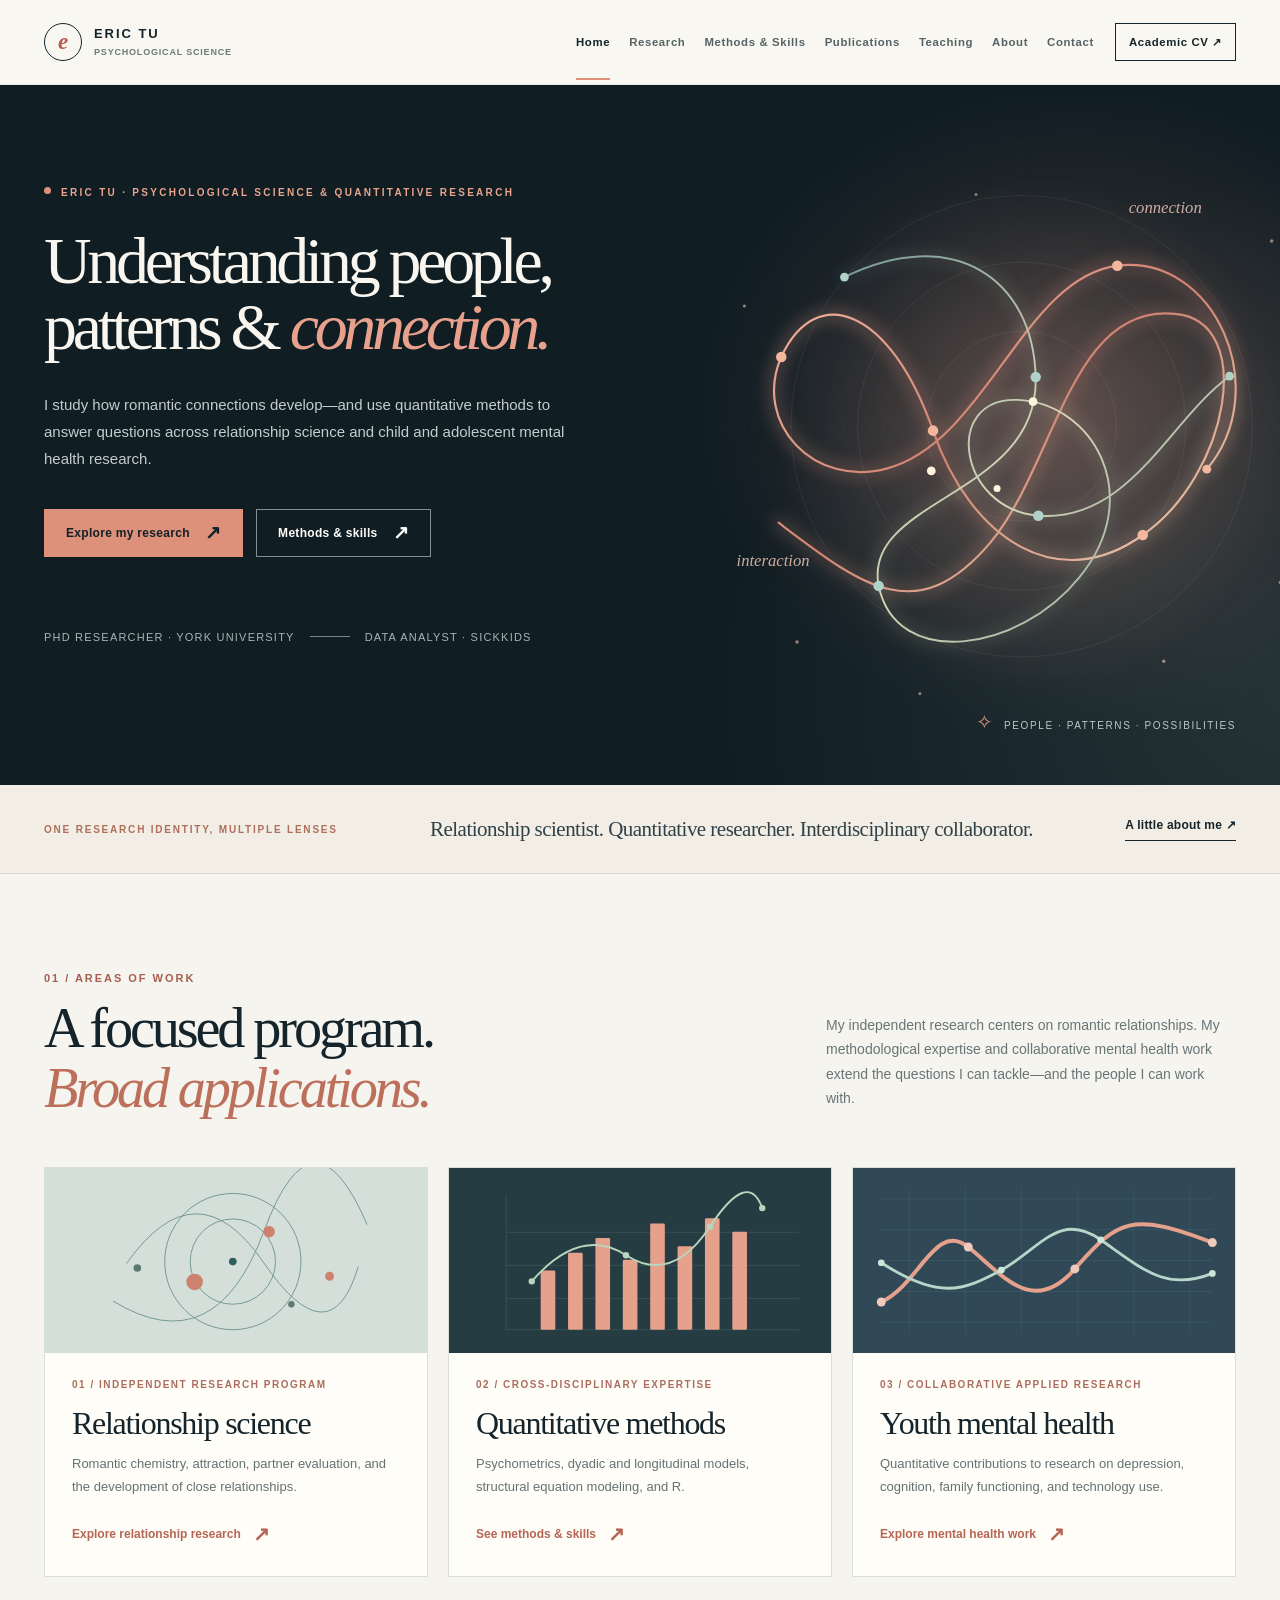
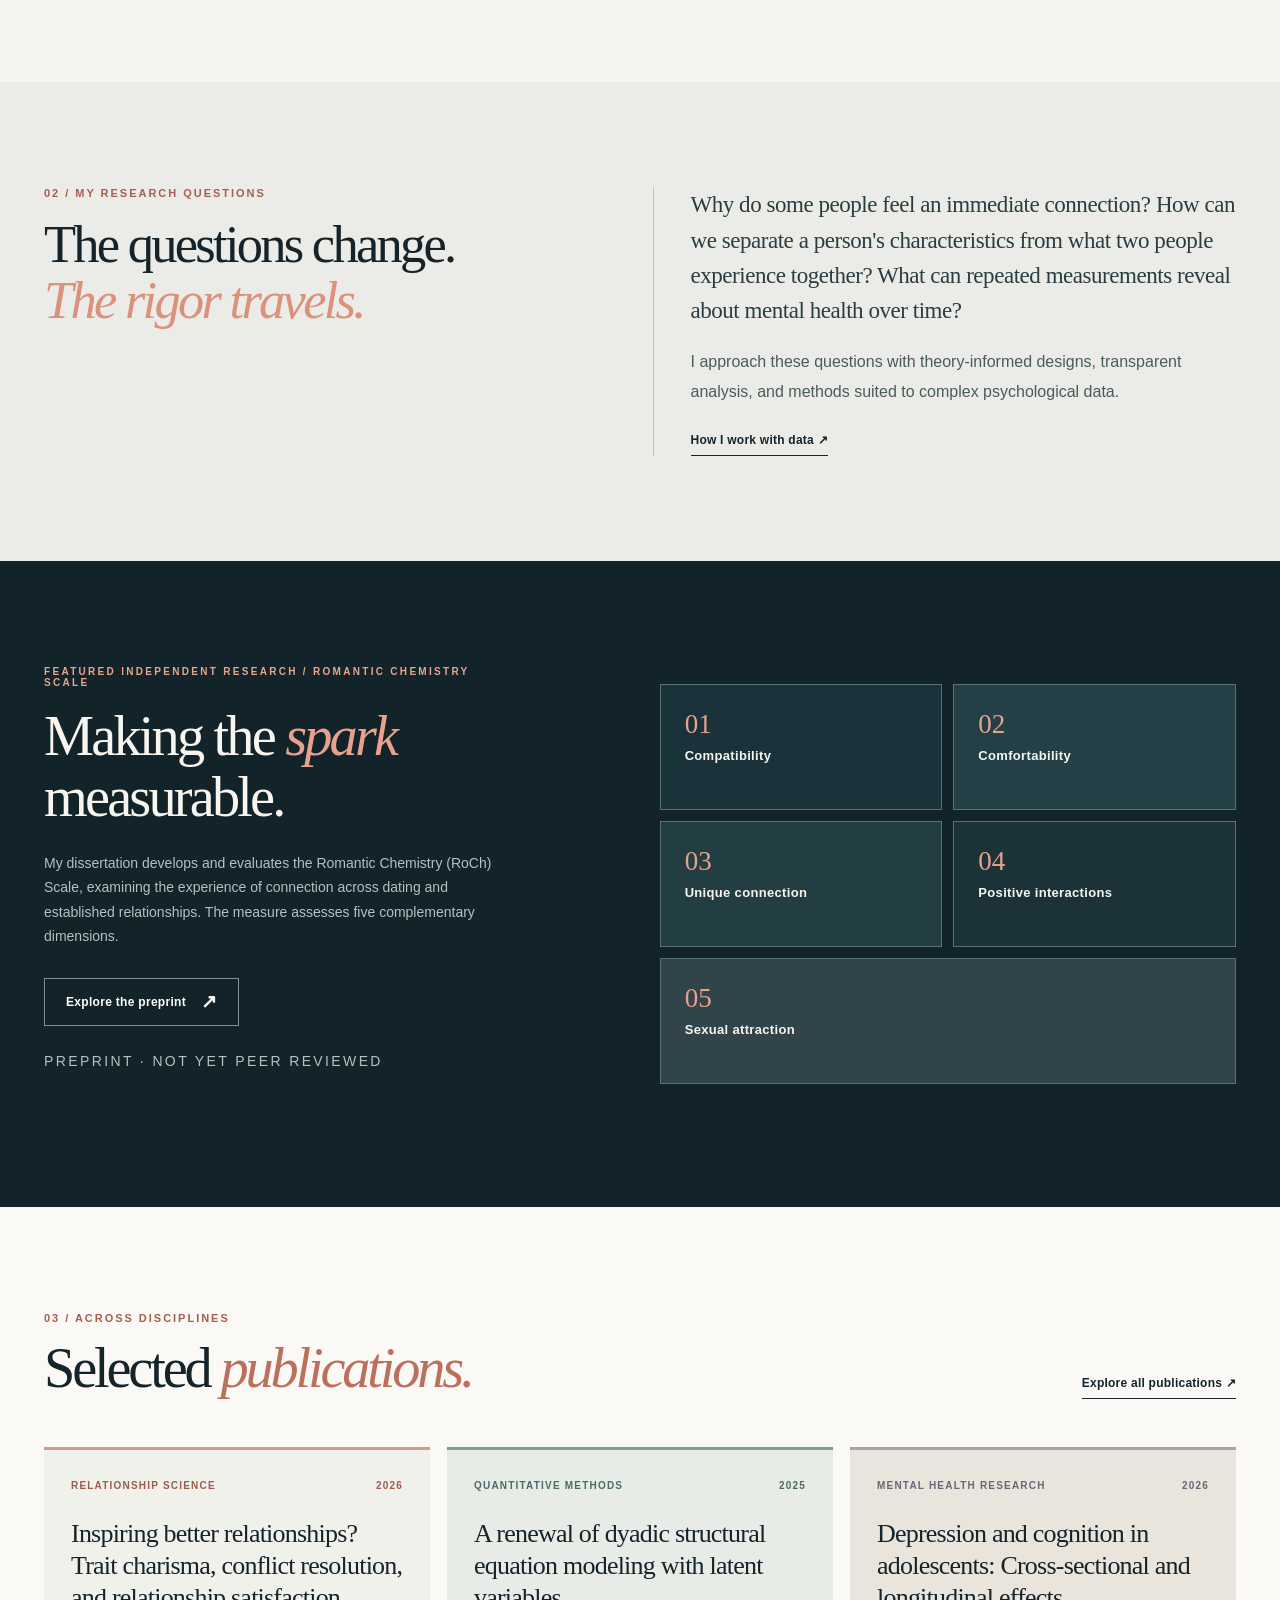
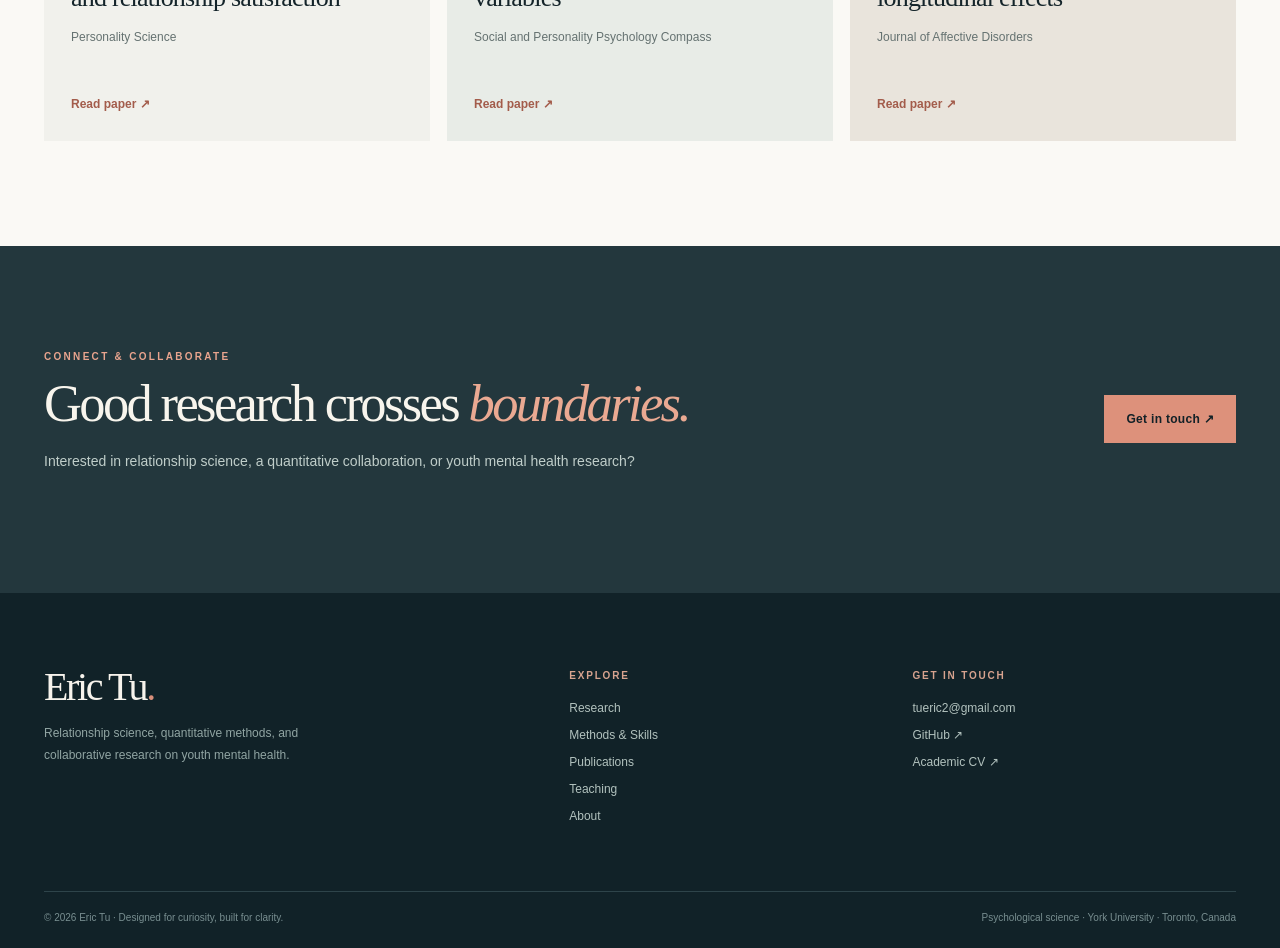
==== index.html @ 0f769250 "Add files via upload" ====
<!doctype html>
<html lang="en"><head>
<meta charset="utf-8"/><meta content="width=device-width, initial-scale=1" name="viewport"/>
<meta content="#14242a" name="theme-color"/><meta content="Eric Tu" name="author"/>
<title>Home | Eric Tu — Psychological Science &amp; Quantitative Research</title>
<meta content="Eric Tu is a social and personality psychology researcher studying romantic chemistry, relationship development, quantitative methods, and collaborative youth mental health research." name="description"/>
<link href="https://erictu.ca/" rel="canonical"/>
<meta content="website" property="og:type"/><meta content="Eric Tu" property="og:site_name"/>
<meta content="Home | Eric Tu" property="og:title"/><meta content="Eric Tu is a social and personality psychology researcher studying romantic chemistry, relationship development, quantitative methods, and collaborative youth mental health research." property="og:description"/>
<meta content="https://erictu.ca/" property="og:url"/>
<link href="favicon.svg" rel="icon" type="image/svg+xml"/><link href="assets/styles.css" rel="stylesheet"/>
<script defer="" src="assets/site.js"></script><link href="assets/v2.css" rel="stylesheet"/></head>
<body><a class="skip-link" href="#main">Skip to main content</a>
<header class="site-header"><div class="container header-inner"><a aria-label="Eric Tu homepage" class="logo" href="index.html"><span class="logo-mark">e</span><span class="logo-type">ERIC TU<small>PSYCHOLOGICAL SCIENCE</small></span></a>
<button aria-controls="primary-nav" aria-expanded="false" aria-label="Open navigation menu" class="mobile-toggle"><span></span></button>
<nav aria-label="Main navigation" class="nav" id="primary-nav"><a aria-current="page" href="index.html">Home</a><a href="research.html">Research</a><a href="methods.html">Methods &amp; Skills</a><a href="publications.html">Publications</a><a href="teaching.html">Teaching</a><a href="about.html">About</a><a href="contact.html">Contact</a><a class="nav-cv" href="cv/Eric_Tu_CV_Fall_2026.pdf" rel="noopener" target="_blank">Academic CV ↗</a></nav></div></header>
<main id="main">
<section class="hero hero-v2"><div class="container hero-layout"><div class="hero-copy">
<div class="eyebrow light eyebrow-dot">ERIC TU · PSYCHOLOGICAL SCIENCE &amp; QUANTITATIVE RESEARCH</div>
<h1>Understanding people, patterns &amp; <em>connection.</em></h1>
<p>I study how romantic connections develop—and use quantitative methods to answer questions across relationship science and child and adolescent mental health research.</p>
<div class="hero-cta"><a class="button" href="research.html">Explore my research <span class="arrow">↗</span></a><a class="button outline" href="methods.html">Methods &amp; skills <span class="arrow">↗</span></a></div>
<div class="hero-meta"><span>PhD researcher · York University</span><span class="line"></span><span>Data analyst · SickKids</span></div>
</div><div class="hero-art"><img alt="Abstract overlapping paths and points representing interpersonal connections and data" class="connection-svg" height="700" src="assets/connection.svg" width="750"/><span class="art-caption">People · patterns · possibilities</span></div></div></section>
<section class="v2-identity-strip"><div class="container identity-strip-inner"><span>ONE RESEARCH IDENTITY, MULTIPLE LENSES</span><p>Relationship scientist. Quantitative researcher. Interdisciplinary collaborator.</p><a class="inline-link" href="about.html">A little about me ↗</a></div></section>
<section class="section expertise-section"><div class="container"><div class="section-head reveal"><div><div class="section-label">01 / Areas of work</div><h2>A focused program.<br/><em>Broad applications.</em></h2></div><p>My independent research centers on romantic relationships. My methodological expertise and collaborative mental health work extend the questions I can tackle—and the people I can work with.</p></div>
<div class="research-grid v2-three-grid">
<a class="research-card reveal" href="research.html#relationship-science"><div class="visual visual-one"><img alt="Abstract intersecting circles representing romantic connection" loading="eager" src="assets/visual-chemistry.svg"/></div><div class="research-card-body"><span class="card-num">01 / Independent research program</span><h3>Relationship science</h3><p>Romantic chemistry, attraction, partner evaluation, and the development of close relationships.</p><span class="card-link">Explore relationship research <span>↗</span></span></div></a>
<a class="research-card reveal" href="methods.html"><div class="visual visual-three"><img alt="Stylized statistical chart representing quantitative methods" loading="eager" src="assets/visual-methods.svg"/></div><div class="research-card-body"><span class="card-num">02 / Cross-disciplinary expertise</span><h3>Quantitative methods</h3><p>Psychometrics, dyadic and longitudinal models, structural equation modeling, and R.</p><span class="card-link">See methods &amp; skills <span>↗</span></span></div></a>
<a class="research-card reveal" href="research.html#mental-health"><div class="visual visual-mental"><img alt="Layered waves and points evoking longitudinal mental health research" loading="eager" src="assets/visual-mental-health.svg"/></div><div class="research-card-body"><span class="card-num">03 / Collaborative applied research</span><h3>Youth mental health</h3><p>Quantitative contributions to research on depression, cognition, family functioning, and technology use.</p><span class="card-link">Explore mental health work <span>↗</span></span></div></a>
</div></div></section>
<section class="section v2-question-block"><div class="container v2-question-grid"><div class="reveal"><div class="section-label">02 / My research questions</div><h2 class="display">The questions change.<br/><em>The rigor travels.</em></h2></div><div class="v2-question-copy reveal"><p>Why do some people feel an immediate connection? How can we separate a person's characteristics from what two people experience together? What can repeated measurements reveal about mental health over time?</p><p>I approach these questions with theory-informed designs, transparent analysis, and methods suited to complex psychological data.</p><a class="inline-link" href="methods.html">How I work with data ↗</a></div></div></section>
<section class="section spotlight"><div class="container spotlight-inner"><div class="reveal"><div class="eyebrow light">Featured independent research / Romantic Chemistry Scale</div><h2>Making the <em style="font-weight:400;color:#e8a18d">spark</em> measurable.</h2><p>My dissertation develops and evaluates the Romantic Chemistry (RoCh) Scale, examining the experience of connection across dating and established relationships. The measure assesses five complementary dimensions.</p><a class="button outline" href="https://doi.org/10.31234/osf.io/6cxdn_v1" rel="noopener" target="_blank">Explore the preprint <span class="arrow">↗</span></a><p class="small-caption" style="margin-top:23px">Preprint · Not yet peer reviewed</p></div><div aria-label="Five dimensions of the Romantic Chemistry Scale" class="dimensions reveal"><div class="dimension"><small>01</small><strong>Compatibility</strong></div><div class="dimension"><small>02</small><strong>Comfortability</strong></div><div class="dimension"><small>03</small><strong>Unique connection</strong></div><div class="dimension"><small>04</small><strong>Positive interactions</strong></div><div class="dimension"><small>05</small><strong>Sexual attraction</strong></div></div></div></section>
<section class="section selected-v2"><div class="container"><div class="section-head reveal"><div><div class="section-label">03 / Across disciplines</div><h2>Selected <em>publications.</em></h2></div><a class="inline-link" href="publications.html">Explore all publications ↗</a></div>
<div class="v2-feature-pubs">
<a class="v2-feature-pub reveal" href="https://doi.org/10.1177/27000710261456857" rel="noopener" target="_blank"><span class="pub-category">Relationship science <span>2026</span></span><h3>Inspiring better relationships? Trait charisma, conflict resolution, and relationship satisfaction</h3><p>Personality Science</p><span class="card-link">Read paper ↗</span></a>
<a class="v2-feature-pub reveal" href="https://doi.org/10.1111/spc3.70045" rel="noopener" target="_blank"><span class="pub-category">Quantitative methods <span>2025</span></span><h3>A renewal of dyadic structural equation modeling with latent variables</h3><p>Social and Personality Psychology Compass</p><span class="card-link">Read paper ↗</span></a>
<a class="v2-feature-pub reveal" href="https://doi.org/10.1016/j.jad.2026.121282" rel="noopener" target="_blank"><span class="pub-category">Mental health research <span>2026</span></span><h3>Depression and cognition in adolescents: Cross-sectional and longitudinal effects</h3><p>Journal of Affective Disorders</p><span class="card-link">Read paper ↗</span></a>
</div></div></section>
<section class="section v2-cta-section"><div class="container v2-cta-inner"><div><div class="eyebrow light">Connect &amp; collaborate</div><h2>Good research crosses <em>boundaries.</em></h2><p>Interested in relationship science, a quantitative collaboration, or youth mental health research?</p></div><a class="button" href="contact.html">Get in touch ↗</a></div></section>
</main>
<footer class="site-footer"><div class="container footer-top"><div><a class="footer-name" href="index.html">Eric Tu<span style="color:#d98f7b">.</span></a><p class="footer-strap">Relationship science, quantitative methods, and collaborative research on youth mental health.</p></div><div class="footer-column"><h4>Explore</h4><a href="research.html">Research</a><a href="methods.html">Methods &amp; Skills</a><a href="publications.html">Publications</a><a href="teaching.html">Teaching</a><a href="about.html">About</a></div><div class="footer-column"><h4>Get in touch</h4><a href="mailto:tueric2@gmail.com">tueric2@gmail.com</a><a href="https://github.com/tu-eric" rel="noopener" target="_blank">GitHub ↗</a><a href="cv/Eric_Tu_CV_Fall_2026.pdf" rel="noopener" target="_blank">Academic CV ↗</a></div></div><div class="container footer-bottom"><span>© 2026 Eric Tu · Designed for curiosity, built for clarity.</span><span>Psychological science · York University · Toronto, Canada</span></div></footer>
</body></html>
---- assets/styles.css ----
/* Eric Tu — bespoke academic portfolio | 2026 */
:root{--ink:#14242a;--ink-2:#314147;--navy:#12242a;--navy-deep:#101d23;--paper:#f6f4ef;--white:#fffefa;--muted:#687577;--border:#d9dcd7;--accent:#d6826d;--accent-dark:#b95e4d;--sage:#c8d4c6;--pale:#eaece4;--serif:Georgia,'Times New Roman',serif;--sans:Inter,'Aptos',-apple-system,BlinkMacSystemFont,'Segoe UI',sans-serif;--wide:1260px}
*,*::before,*::after{box-sizing:border-box}html{scroll-behavior:smooth}body{margin:0;background:var(--paper);color:var(--ink);font-family:var(--sans);-webkit-font-smoothing:antialiased}img,svg{max-width:100%}a{color:inherit;text-decoration:none}button,input{font:inherit}button{cursor:pointer}::selection{background:#ebbbad;color:#152b2f}a:focus-visible,button:focus-visible,input:focus-visible{outline:3px solid var(--accent);outline-offset:4px}.container{width:min(var(--wide),calc(100% - 88px));margin:0 auto}.skip-link{position:absolute;top:-100px;left:15px;padding:12px 20px;background:white;color:black;z-index:200}.skip-link:focus{top:10px}.site-header{position:relative;z-index:20;background:rgba(248,247,243,.97);border-bottom:1px solid #e5e6e1}.header-inner{height:84px;display:flex;align-items:center;justify-content:space-between;gap:24px}.logo{display:inline-flex;gap:12px;align-items:center;flex-shrink:0}.logo-mark{height:38px;width:38px;border:1.3px solid var(--ink);border-radius:50%;display:grid;place-items:center;color:var(--accent-dark);font-family:var(--serif);font-size:23px;font-style:italic;font-weight:700;letter-spacing:-3px;padding-right:3px}.logo-type{font-size:13px;line-height:1.27;letter-spacing:.15em;font-weight:750}.logo-type small{display:block;letter-spacing:.12em;font-size:9px;font-weight:650;color:#6e7a7b;margin-top:4px}.nav{display:flex;align-items:center;gap:27px}.nav a{font-size:12px;font-weight:620;letter-spacing:.055em;color:#566365;position:relative;transition:color .2s}.nav a:hover,.nav a[aria-current='page']{color:#0f2428}.nav a[aria-current='page']::after{content:'';position:absolute;bottom:-32px;left:0;right:0;height:2px;background:var(--accent)}.nav .nav-cv{margin-left:9px;border:1px solid var(--ink);padding:11px 15px;color:var(--ink);white-space:nowrap}.nav .nav-cv::after{display:none}.nav .nav-cv:hover{background:var(--ink);color:var(--white)}.mobile-toggle{display:none;border:0;background:transparent;align-items:center;justify-content:center;width:40px;height:40px}.mobile-toggle span,.mobile-toggle span::before,.mobile-toggle span::after{content:'';display:block;width:22px;height:2px;background:var(--ink);position:relative;transition:transform .2s}.mobile-toggle span::before{top:-7px}.mobile-toggle span::after{top:5px}.eyebrow{font-size:10px;text-transform:uppercase;letter-spacing:.23em;font-weight:800;color:var(--accent-dark)}.eyebrow.light{color:#e9a48e}.eyebrow.dark{color:#a3b4b3}.eyebrow-dot::before{content:'';display:inline-block;width:7px;height:7px;border-radius:50%;background:var(--accent);margin-right:10px;vertical-align:2px}.display{font-family:var(--serif);font-weight:400;letter-spacing:-.052em}.display em{color:var(--accent);font-weight:400}.button{display:inline-flex;align-items:center;justify-content:center;gap:15px;min-height:48px;padding:14px 21px;background:var(--accent);border:1px solid var(--accent);color:#122127;font-size:12px;letter-spacing:.025em;font-weight:770;transition:all .2s}.button:hover{background:#efaa95;transform:translateY(-2px)}.button.outline{background:transparent;color:var(--white);border-color:#809194}.button.outline:hover{border-color:#eeb29c;color:#ffd6c7}.button.dark{background:var(--ink);border-color:var(--ink);color:white}.button.ghost{background:transparent;border-color:var(--border);color:var(--ink)}.button.ghost:hover{background:white}.arrow{font-size:19px;line-height:0}.inline-link{font-size:12px;font-weight:780;letter-spacing:.02em;display:inline-flex;align-items:center;gap:12px;border-bottom:1px solid currentColor;padding-bottom:8px}.inline-link:hover{color:var(--accent-dark)}
/* Homepage hero */
.hero{background:var(--navy-deep);color:#f9f6f0;overflow:hidden}.hero-layout{display:grid;grid-template-columns:50% 50%;min-height:638px}.hero-copy{padding:105px 20px 82px 0;position:relative;z-index:2}.hero h1{font-family:var(--serif);font-size:clamp(65px,6.15vw,103px);font-weight:400;letter-spacing:-.065em;line-height:.98;margin:26px 0 28px;max-width:685px}.hero h1 em{color:#e8a18d;font-style:italic}.hero p{font-size:16px;line-height:1.8;color:#c4cdcc;max-width:515px;margin:0 0 37px}.hero-cta{display:flex;gap:13px;flex-wrap:wrap}.hero-meta{display:flex;align-items:center;gap:15px;font-size:11px;color:#a6b7b6;text-transform:uppercase;letter-spacing:.11em;margin-top:79px}.hero-meta .line{height:1px;width:40px;background:#76898a}.hero-art{min-width:0;position:relative;display:flex;align-items:center;justify-content:center}.hero-art::before{content:'';position:absolute;inset:-8% -60% -10% -25%;background:radial-gradient(ellipse at 52% 46%,rgba(174,111,100,.28),transparent 51%),radial-gradient(ellipse at 73% 80%,rgba(131,151,143,.18),transparent 55%)}.connection-svg{position:relative;width:114%;max-width:none;transform:translateX(6%);filter:drop-shadow(0 0 30px rgba(235,176,154,.06))}.art-caption{position:absolute;bottom:51px;right:0;color:#bec9c5;font-size:10px;letter-spacing:.16em;text-transform:uppercase}.art-caption::before{content:'✧';color:var(--accent);font-size:20px;margin-right:9px}.hero-art .floating-word{position:absolute;color:#b8c1be;font-family:var(--serif);font-size:15px;font-style:italic;letter-spacing:.015em}.floating-word.one{top:24%;left:6%}.floating-word.two{top:34%;right:1%}.floating-word.three{bottom:26%;left:2%}
/* sections */
.section{padding:105px 0}.section-tight{padding:80px 0}.section-label{font-size:11px;letter-spacing:.18em;font-weight:850;text-transform:uppercase;color:#a75e4e}.section-head{display:flex;justify-content:space-between;align-items:end;gap:35px;margin-bottom:48px}.section-head h2{font-family:var(--serif);font-weight:400;font-size:clamp(39px,4.4vw,67px);letter-spacing:-.056em;line-height:1.07;margin:14px 0 0}.section-head p{max-width:410px;color:var(--muted);font-size:14px;line-height:1.75;margin:0 0 8px}.intro-grid{display:grid;grid-template-columns:32% 1fr;gap:8%;align-items:start}.intro-grid h2{font-size:clamp(43px,4vw,65px);margin:13px 0 0;line-height:1.06}.intro-body>p{font-size:clamp(20px,2.3vw,29px);line-height:1.5;letter-spacing:-.024em;color:#37474b;font-family:var(--serif);margin:0 0 41px}.question-grid{display:grid;grid-template-columns:repeat(3,1fr);gap:25px}.question-item{border-top:1px solid #c5cec9;padding-top:18px}.question-item .num{font-family:var(--serif);font-size:17px;color:var(--accent-dark)}.question-item h3{font-size:16px;letter-spacing:-.02em;font-weight:730;margin:16px 0 8px}.question-item p{font-size:12px;line-height:1.75;color:var(--muted);margin:0}.research-section{background:#e9ece6}.research-grid{display:grid;grid-template-columns:repeat(3,1fr);gap:18px}.research-card{display:flex;flex-direction:column;min-height:410px;position:relative;background:#fffdf8;border:1px solid #d8deda;overflow:hidden;transition:transform .23s,box-shadow .23s}.research-card:hover{transform:translateY(-5px);box-shadow:0 18px 30px #1b2d2b11}.research-card .visual{height:171px;position:relative;overflow:hidden;background:#deded7;display:grid;place-items:center}.research-card .visual img{height:100%;width:100%;object-fit:cover}.visual.visual-one{background:#d5dfd9}.visual.visual-two{background:#d9cbc2}.visual.visual-three{background:#253c43}.research-card-body{padding:26px 27px 30px;display:flex;flex:1;flex-direction:column}.research-card .card-num{font-size:10px;text-transform:uppercase;letter-spacing:.15em;color:#ac6d5d;font-weight:800}.research-card h3{font-family:var(--serif);font-size:29px;font-weight:400;letter-spacing:-.04em;line-height:1.2;margin:14px 0 11px}.research-card p{font-size:13px;line-height:1.75;color:#647273;margin:0 0 24px}.research-card .card-link{margin-top:auto;font-size:12px;font-weight:750;color:#b56553;display:inline-flex;gap:12px;align-items:center}.research-card .card-link span{font-size:20px}.spotlight{background:var(--navy);color:#f7f5ee}.spotlight-inner{display:grid;grid-template-columns:.82fr 1fr;gap:12%;align-items:center}.spotlight h2{font-family:var(--serif);font-size:clamp(41px,4.4vw,72px);letter-spacing:-.05em;font-weight:400;line-height:1.07;margin:18px 0 24px}.spotlight p{font-size:14px;line-height:1.75;color:#b3c1c0;margin:0 0 29px;max-width:530px}.small-caption{color:#899e9f;font-size:10px;text-transform:uppercase;letter-spacing:.17em}.dimensions{display:grid;grid-template-columns:1fr 1fr;gap:11px;position:relative}.dimension{padding:24px;border:1px solid #587076;background:#1a3239;min-height:126px}.dimension:nth-child(2){background:#234047}.dimension:nth-child(3){background:#233e42}.dimension:nth-child(4){background:#1b3338}.dimension:nth-child(5){grid-column:1 / -1;background:#304449}.dimension small{font-family:var(--serif);font-size:27px;color:#e6a28b;display:block;margin-bottom:8px}.dimension strong{display:block;font-size:13px;letter-spacing:.025em;font-weight:550}.publication-list{border-top:1px solid var(--border)}.pub-row{display:grid;grid-template-columns:110px 1fr 135px;gap:30px;padding:27px 0;border-bottom:1px solid var(--border);align-items:start}.pub-year{font-family:var(--serif);font-size:21px;color:#a76555}.pub-title{font-family:var(--serif);font-size:22px;line-height:1.27;letter-spacing:-.027em;margin:0 0 8px}.pub-authors{color:#526367;font-size:12px;line-height:1.75;margin:0 0 6px}.pub-journal{color:#788486;font-size:11px;line-height:1.6;margin:0}.pub-type{display:inline-block;font-size:9px;letter-spacing:.1em;text-transform:uppercase;padding:6px 8px;background:#e9e9e2;color:#566264;border-radius:2px;font-weight:750;margin-top:6px}.pub-type.preprint{background:#f2ded5;color:#a15445}.pub-actions{display:flex;justify-content:flex-end;gap:14px;align-items:center}.pub-actions a{font-size:11px;font-weight:730;color:#b45c4c;white-space:nowrap}.pub-actions a:hover{text-decoration:underline}.pub-actions a::after{content:'↗';margin-left:7px;font-size:15px}.cta-banner{background:#d9e1d9;border-top:1px solid #c7d3ce}.cta-inner{padding:61px 0;display:flex;justify-content:space-between;align-items:center;gap:30px}.cta-inner h2{font-family:var(--serif);font-size:clamp(35px,4.1vw,59px);line-height:1.11;letter-spacing:-.04em;font-weight:400;margin:7px 0}.cta-inner p{font-size:13px;color:#657477;max-width:470px;line-height:1.65;margin:15px 0 0}
/* Interior pages */
.page-hero{background:#eff0e9;padding:105px 0 92px;border-bottom:1px solid #dde0d7}.page-hero.dark{background:var(--navy-deep);color:#f6f5ed;border-color:#233a41}.page-hero-inner{display:grid;grid-template-columns:55% 1fr;gap:12%;align-items:end}.page-hero h1{font-family:var(--serif);font-weight:400;font-size:clamp(58px,6.9vw,104px);line-height:.99;letter-spacing:-.065em;margin:22px 0 0}.page-hero h1 em{color:#d58b77}.page-hero .lede{font-size:16px;line-height:1.83;max-width:455px;color:#5e6d6e;margin:0}.page-hero.dark .lede{color:#c6d0cd}.editorial-row{display:grid;grid-template-columns:43% 1fr;gap:11%;padding:63px 0;border-bottom:1px solid var(--border)}.editorial-row h2{font-family:var(--serif);font-size:clamp(32px,3.4vw,53px);font-weight:400;letter-spacing:-.055em;line-height:1.17;margin:12px 0}.editorial-row p{font-size:14px;color:#5c6c70;line-height:1.85;margin:0 0 20px}.editorial-row .kicker{font-size:10px;font-weight:850;letter-spacing:.19em;color:#b26655;text-transform:uppercase}.editorial-row ul{padding-left:20px;color:#59676b;font-size:13px;line-height:1.95}.method-cards{display:grid;grid-template-columns:repeat(4,1fr);gap:15px}.method-card{background:#fffefa;border:1px solid var(--border);padding:24px;min-height:180px}.method-card .method-number{font-family:var(--serif);color:#c17864;font-size:24px}.method-card h3{font-size:15px;margin:28px 0 8px}.method-card p{font-size:11px;color:var(--muted);line-height:1.7;margin:0}.callout-quote{margin:0;background:#e7e6dc;padding:52px 55px;border-left:3px solid var(--accent);font-family:var(--serif);font-size:clamp(25px,3vw,42px);line-height:1.35;letter-spacing:-.035em}.research-metrics{display:flex;gap:48px;flex-wrap:wrap;margin-top:36px}.research-metrics strong{font-family:var(--serif);font-size:43px;display:block;font-weight:400;letter-spacing:-.04em}.research-metrics span{font-size:11px;color:#627274}.toolbar{display:flex;align-items:center;gap:16px;justify-content:space-between;margin-bottom:20px;flex-wrap:wrap}.filter-buttons{display:flex;flex-wrap:wrap;gap:8px}.filter{background:transparent;border:1px solid #cbd1cd;padding:10px 14px;color:#5e6b6c;font-size:11px;font-weight:680}.filter.active,.filter:hover{background:var(--ink);color:white;border-color:var(--ink)}.search-box{min-width:265px;background:#fffefa;border:1px solid #ccd1ce;color:#24363a;padding:10px 14px;font-size:12px}.publication-count{color:#758282;font-size:12px;margin:18px 0 24px}.publication-item[hidden]{display:none!important}.publication-item{display:grid;grid-template-columns:90px 1fr 120px;gap:32px;padding:25px 0;border-bottom:1px solid var(--border)}.publication-item .publication-title{font-family:var(--serif);font-size:22px;margin:0 0 9px;line-height:1.3;letter-spacing:-.03em}.publication-item .abstract{color:#768386;font-size:12px;line-height:1.7;margin:8px 0 10px}.publication-item .pub-actions{justify-content:end}.pub-year.mono{font-size:19px}.pub-group-title{font-size:11px;text-transform:uppercase;letter-spacing:.17em;font-weight:800;color:#a35a4b;margin:0 0 13px}.teaching-feature{background:#e4eae4;padding:42px;display:grid;grid-template-columns:1.1fr .9fr;gap:10%;align-items:center}.teaching-feature h2{font-family:var(--serif);font-weight:400;letter-spacing:-.045em;font-size:clamp(30px,3.2vw,49px);line-height:1.15;margin:12px 0 17px}.teaching-feature p{font-size:14px;line-height:1.8;color:#5d6c6d}.teaching-tag{font-size:11px;border:1px solid #b6c4bd;padding:10px 13px;display:inline-block;margin:4px;color:#344c4d}.teaching-steps{display:grid;grid-template-columns:repeat(3,1fr);gap:19px}.teaching-step{border-top:1px solid #b8c3be;padding-top:20px}.teaching-step span{font-family:var(--serif);color:var(--accent-dark);font-size:24px}.teaching-step h3{font-size:17px;margin:20px 0 10px}.teaching-step p{font-size:13px;color:#687777;line-height:1.8}.timeline{border-left:1px solid #c8d2cb;padding-left:30px}.timeline-item{position:relative;margin-bottom:36px}.timeline-item::before{content:'';width:9px;height:9px;border:2px solid var(--accent-dark);background:var(--paper);position:absolute;left:-35px;top:4px;border-radius:50%}.timeline-item small{font-size:10px;letter-spacing:.1em;color:#a25f53;text-transform:uppercase;font-weight:800}.timeline-item h3{font-size:17px;font-weight:650;margin:7px 0 4px}.timeline-item p{font-size:13px;line-height:1.7;color:#708080;margin:0}.bio-statement{font-family:var(--serif);font-size:clamp(26px,3.3vw,49px);line-height:1.34;letter-spacing:-.035em;max-width:1040px}.award-list{display:grid;grid-template-columns:repeat(3,1fr);gap:18px}.award-card{background:#fffefa;padding:26px 25px;min-height:172px;border:1px solid var(--border)}.award-card .award-year{font-family:var(--serif);font-size:27px;color:#c07560}.award-card h3{font-size:14px;line-height:1.5;margin:15px 0 4px}.award-card p{font-size:11px;color:#687576;line-height:1.6;margin:0}.contact-block{background:var(--navy);color:var(--white);padding:75px;display:grid;grid-template-columns:1.2fr .8fr;gap:10%;align-items:center}.contact-block h2{font-family:var(--serif);font-size:clamp(39px,5vw,75px);letter-spacing:-.056em;font-weight:400;line-height:1.05;margin:15px 0 21px}.contact-block p{font-size:14px;line-height:1.8;color:#c1cdcb}.contact-email{font-family:var(--serif);font-size:clamp(24px,3vw,42px);letter-spacing:-.035em;border-bottom:1px solid #6f8382;display:inline-block;padding-bottom:9px;overflow-wrap:anywhere}.contact-email:hover{color:#f2a58b}.contact-list{border-top:1px solid #415558;margin-top:22px}.contact-list a,.contact-list span{display:flex;justify-content:space-between;gap:20px;padding:16px 0;border-bottom:1px solid #415558;color:#cad4d1;font-size:12px}.contact-list a:hover{color:#f1b099}.copy-email{color:#d59a85;border:1px solid #677f7e;background:transparent;padding:11px 13px;margin-top:19px;font-size:11px}.copy-email:hover{border-color:#eeb59b}.cv-panel{background:#e6ebe4;padding:38px 44px;display:flex;justify-content:space-between;align-items:center;gap:30px}.cv-panel h2{font-family:var(--serif);font-size:32px;letter-spacing:-.04em;font-weight:400;margin:7px 0}.cv-panel p{font-size:12px;color:#6b7878;line-height:1.7;margin:6px 0 0}
/* Footer */
.site-footer{background:#112228;color:#c6d2cf}.footer-top{display:grid;grid-template-columns:1.3fr .7fr .8fr;gap:40px;padding:70px 0 55px}.footer-name{font-family:var(--serif);font-size:40px;color:#f7f3ec;letter-spacing:-.06em}.footer-strap{font-size:12px;line-height:1.8;color:#91a5a3;max-width:310px;margin-top:13px}.footer-column h4{font-size:10px;text-transform:uppercase;letter-spacing:.18em;color:#d7a38f;margin:7px 0 20px}.footer-column a,.footer-column p{display:block;color:#b2c2be;font-size:12px;margin:0 0 13px}.footer-column a:hover{color:white}.footer-bottom{padding:20px 0 25px;border-top:1px solid #2e444a;display:flex;justify-content:space-between;gap:15px;color:#788e90;font-size:10px}.footer-bottom a{color:#aebdbc}.reveal{opacity:1;transform:none}body.anim-ready .reveal{opacity:0;transform:translateY(18px);transition:opacity .65s,transform .65s}body.anim-ready .reveal.is-visible{opacity:1;transform:none}
@media(max-width:1020px){.container{width:min(var(--wide),calc(100% - 54px))}.nav{gap:15px}.nav a{font-size:11px}.hero-layout{min-height:560px}.hero-copy{padding-top:84px}.hero h1{font-size:clamp(62px,7vw,88px)}.hero-meta{margin-top:60px}.research-card h3{font-size:25px}.spotlight-inner{gap:5%}.floating-word{display:none}.pub-row{grid-template-columns:70px 1fr 100px;gap:18px}}
@media(max-width:760px){.container{width:calc(100% - 38px)}.header-inner{height:70px}.site-header{position:sticky;top:0}.mobile-toggle{display:flex}.nav{display:none;position:absolute;top:70px;left:0;right:0;flex-direction:column;align-items:stretch;gap:0;padding:10px 19px 20px;background:var(--paper);border-bottom:1px solid #d4d8d2;box-shadow:0 20px 25px #14242a18}.nav.is-open{display:flex}.nav a{display:block;font-size:13px;padding:13px 10px}.nav a[aria-current='page']::after{display:none}.nav .nav-cv{margin:8px 0 0;width:max-content}.hero-layout{grid-template-columns:1fr;min-height:auto}.hero-copy{padding:70px 0 32px}.hero h1{font-size:clamp(60px,11vw,90px);max-width:660px}.hero p{font-size:15px}.hero-meta{margin-top:44px}.hero-art{height:310px}.connection-svg{width:620px;max-width:none;transform:none}.art-caption{bottom:16px;right:15px}.section{padding:68px 0}.section-tight{padding:60px 0}.intro-grid,.spotlight-inner,.page-hero-inner,.editorial-row,.contact-block{grid-template-columns:1fr;gap:26px}.intro-body>p{font-size:26px}.question-grid,.research-grid,.teaching-steps,.award-list{grid-template-columns:1fr}.research-card{min-height:auto}.research-card .visual{height:190px}.research-card-body{min-height:230px}.section-head{align-items:start;flex-direction:column;gap:22px}.section-head h2{font-size:51px}.spotlight h2{font-size:54px}.spotlight .dimensions{margin-top:20px}.pub-row,.publication-item{grid-template-columns:50px 1fr;gap:15px}.pub-actions{grid-column:2;justify-content:flex-start!important}.page-hero{padding:70px 0}.page-hero h1{font-size:clamp(58px,11vw,88px)}.method-cards{grid-template-columns:repeat(2,1fr)}.teaching-feature{grid-template-columns:1fr;padding:28px;gap:18px}.contact-block{padding:34px 26px}.contact-block h2{font-size:48px}.cta-inner,.cv-panel{flex-direction:column;align-items:flex-start}.footer-top{grid-template-columns:1fr 1fr;gap:30px}.footer-top>div:first-child{grid-column:1/-1}.footer-bottom{flex-direction:column}.floating-word{display:none}}
@media(max-width:420px){.hero h1{font-size:56px}.hero-copy{padding-top:56px}.hero-art{height:250px}.hero-cta{gap:9px}.button{font-size:11px;padding:12px 14px}.dimensions{grid-template-columns:1fr}.dimension:nth-child(5){grid-column:auto}.section-head h2{font-size:43px}.method-cards{grid-template-columns:1fr}.pub-row,.publication-item{grid-template-columns:1fr}.pub-actions{grid-column:1}.search-box{min-width:100%;width:100%}.footer-top{grid-template-columns:1fr}.footer-top>div:first-child{grid-column:auto}}
@media(prefers-reduced-motion:reduce){html{scroll-behavior:auto}*,*::before,*::after{transition:none!important;animation:none!important}body.anim-ready .reveal{opacity:1;transform:none}}
---- assets/v2.css ----
/* Version 2 — broadened research identity, bespoke editorial refinements. */
:root{--accent:#dd917b}
.nav{gap:19px}.nav a{font-size:11.4px}.nav .nav-cv{margin-left:2px;padding:11px 13px}.logo-type small{letter-spacing:.09em}
.hero-v2 .hero-layout{grid-template-columns:54% 46%;min-height:665px}.hero-v2 .hero-copy{padding:99px 0 82px}.hero-v2 h1{font-size:clamp(57px,5.15vw,86px);line-height:1.01;max-width:680px;margin-bottom:30px}.hero-v2 .eyebrow{max-width:620px;line-height:1.75}.hero-v2 p{max-width:550px;font-size:15px}.hero-v2 .connection-svg{width:120%;transform:translateX(6%)}.hero-v2 .hero-meta{margin-top:74px}
.v2-identity-strip{background:#f2ede5;border-bottom:1px solid #d7d7cf}.identity-strip-inner{display:flex;justify-content:space-between;align-items:center;gap:22px;min-height:88px}.identity-strip-inner>span{font-size:10px;letter-spacing:.18em;color:#af6f5b;font-weight:800}.identity-strip-inner p{font-family:var(--serif);font-size:21px;letter-spacing:-.025em;color:#304248;margin:0}.identity-strip-inner .inline-link{white-space:nowrap}
.expertise-section{padding-top:98px}.expertise-section .section-head h2 em,.selected-v2 .section-head h2 em,.v2-methods-grid h3 em,.v2-two-articles h3 em,.v2-methods-cta em{color:#bc705c;font-weight:400}.expertise-section .research-card{min-height:405px}.expertise-section .research-card .visual{height:185px}.expertise-section .research-card h3{font-size:32px}.v2-three-grid{gap:20px}.visual-mental{background:#314957!important}
.v2-question-block{background:#ebece7}.v2-question-grid{display:grid;grid-template-columns:.9fr 1.1fr;gap:11%}.v2-question-grid h2{font-size:clamp(42px,4.1vw,66px);line-height:1.06;margin:18px 0}.v2-question-copy{border-left:1px solid #bac6c0;padding-left:37px}.v2-question-copy p{font-size:16px;line-height:1.85;color:#4a5b5d;max-width:570px;margin:0 0 19px}.v2-question-copy p:first-child{font-family:var(--serif);font-size:23px;line-height:1.53;letter-spacing:-.02em;color:#293d42}.v2-question-copy .inline-link{margin-top:8px}
.selected-v2{background:#faf9f5}.v2-feature-pubs{display:grid;grid-template-columns:repeat(3,minmax(0,1fr));gap:17px}.v2-feature-pub{padding:30px 27px;background:#f1f1ec;border-top:3px solid #d59b85;min-height:294px;display:flex;flex-direction:column;transition:transform .2s,box-shadow .2s}.v2-feature-pub:hover{transform:translateY(-4px);box-shadow:0 15px 25px #27373313}.v2-feature-pub:nth-child(2){background:#e8ece7;border-color:#819d95}.v2-feature-pub:nth-child(3){background:#e9e4dc;border-color:#a4a4aa}.pub-category{font-size:10px;letter-spacing:.12em;text-transform:uppercase;color:#9c5c4a;font-weight:800;display:flex;justify-content:space-between;gap:15px}.v2-feature-pub:nth-child(2) .pub-category{color:#486c67}.v2-feature-pub:nth-child(3) .pub-category{color:#696677}.v2-feature-pub h3{font:400 26px/1.24 var(--serif);letter-spacing:-.03em;margin:27px 0 14px}.v2-feature-pub p{font-size:12px;line-height:1.6;color:#657271;margin:0 0 22px}.v2-feature-pub .card-link{margin-top:auto;color:#a35c4b;font-weight:750;font-size:12px}
.v2-cta-section{background:#23373d;color:#f8f5ed}.v2-cta-inner{display:flex;align-items:center;justify-content:space-between;gap:44px}.v2-cta-inner h2{font:400 clamp(40px,4.1vw,67px)/1.08 var(--serif);letter-spacing:-.05em;max-width:830px;margin:13px 0 19px}.v2-cta-inner h2 em{color:#eaa992;font-weight:400}.v2-cta-inner p{color:#c0ceca;max-width:610px;font-size:14px;line-height:1.7}.v2-cta-inner .button{white-space:nowrap}
.research-split-intro,.v2-method-intro{display:grid;grid-template-columns:1fr 1.08fr;gap:12%;align-items:start}.research-split-intro h2,.v2-method-intro h2{font-size:clamp(43px,4.3vw,67px);line-height:1.09;margin:17px 0 0}.research-split-intro>div:last-child p,.v2-method-intro>div:last-child p{font-size:16px;color:#4b5d60;line-height:1.85;margin:0 0 22px}.v2-applied .section-head h2 em,.v2-method-grid-section .section-head h2 em,.v2-cta-light h2 em{font-weight:400;color:#b76d56}.v2-applied .section-head p{max-width:470px}.v2-health-topics{display:grid;grid-template-columns:repeat(3,1fr);gap:18px}.topic-card{border:1px solid #d2d8d2;padding:31px 27px;display:flex;flex-direction:column;background:#fffefa;min-height:325px}.topic-card>span,.v2-method-panel .method-tag{font-size:10px;text-transform:uppercase;letter-spacing:.14em;font-weight:800;color:#a36250}.topic-card h3{font:400 28px/1.17 var(--serif);letter-spacing:-.03em;margin:25px 0 14px}.topic-card p{font-size:13px;line-height:1.75;color:#5b6a6d;margin:0 0 20px}.topic-card a{font-size:12px;color:#a96351;font-weight:750;margin-top:auto}.applied-note{font-size:12px;color:#5b6a6d;line-height:1.7;margin:23px 0 0;max-width:880px}.v2-cta-light{padding:52px 58px;background:#e7eae3;display:flex;align-items:center;justify-content:space-between;gap:35px}.v2-cta-light h2{font:400 clamp(32px,3.5vw,53px)/1.12 var(--serif);letter-spacing:-.047em;margin:12px 0 19px}.v2-cta-light p{font-size:13px;color:#536466;line-height:1.75;max-width:690px}.v2-cta-light .button{white-space:nowrap}
.v2-method-grid-section{background:#eef0e9}.v2-methods-grid{display:grid;grid-template-columns:repeat(2,minmax(0,1fr));gap:19px}.v2-method-panel{padding:36px 38px;background:#fffefa;border:1px solid #dae0d9;display:flex;flex-direction:column;min-height:378px}.v2-method-panel:nth-child(2){background:#edf2ee}.v2-method-panel:nth-child(3){background:#f1eee8}.v2-method-panel h3{font:400 38px/1.13 var(--serif);letter-spacing:-.04em;margin:23px 0 16px}.v2-method-panel>p{font-size:14px;line-height:1.8;color:#57676a;margin:0 0 17px}.method-example{padding:16px 0;border-top:1px solid #d5dcd5;margin-top:auto}.method-example strong{font-size:10px;text-transform:uppercase;letter-spacing:.1em;color:#56726c}.method-example p{font-size:13px;line-height:1.7;color:#4c5f62;margin:7px 0 0}.v2-method-panel>a{font-size:12px;font-weight:760;color:#aa6551;margin-top:10px}.v2-two-articles{display:grid;grid-template-columns:repeat(2,1fr);gap:28px}.v2-two-articles article{border-top:2px solid #b57c69;padding-top:28px}.v2-two-articles article>span{font-size:10px;font-weight:800;letter-spacing:.11em;color:#a96351}.v2-two-articles h3{font:400 31px/1.24 var(--serif);letter-spacing:-.035em;margin:21px 0 14px}.v2-two-articles p{color:#5c6a6e;font-size:13px;line-height:1.8;max-width:520px;margin-bottom:22px}
.publication-item .pub-type{white-space:normal}.footer-top{grid-template-columns:1.2fr .75fr .8fr}
@media(max-width:1170px){.nav{gap:12px}.nav a{font-size:10.5px}.nav .nav-cv{padding:10px}}
@media(max-width:1050px){.site-header{position:sticky;top:0}.header-inner{height:70px}.mobile-toggle{display:flex}.nav{display:none;position:absolute;top:70px;left:0;right:0;flex-direction:column;align-items:stretch;gap:0;padding:10px 25px 20px;background:var(--paper);border-bottom:1px solid #d4d8d2;box-shadow:0 20px 25px #14242a18;max-height:calc(100vh - 70px);overflow:auto}.nav.is-open{display:flex}.nav a{display:block;font-size:13px;padding:13px 10px}.nav a[aria-current='page']::after{display:none}.nav .nav-cv{margin:8px 0 0;padding:12px 15px;width:max-content}}
@media(max-width:850px){.hero-v2 .hero-layout{grid-template-columns:1fr}.hero-v2 .hero-copy{padding:72px 0 0}.hero-v2 .hero-art{height:300px}.hero-v2 .connection-svg{width:520px;transform:none}.hero-v2 .hero-meta{margin-top:42px}.identity-strip-inner{padding:20px 0;flex-wrap:wrap;min-height:0}.identity-strip-inner p{width:100%;font-size:20px;order:2}.identity-strip-inner .inline-link{order:3}.v2-question-grid,.research-split-intro,.v2-method-intro{grid-template-columns:1fr;gap:25px}.v2-question-copy{border-left:0;border-top:1px solid #bac6c0;padding:24px 0 0}.v2-feature-pubs{grid-template-columns:1fr}.v2-feature-pub{min-height:230px}.v2-health-topics{grid-template-columns:1fr}.topic-card{min-height:250px}.v2-methods-grid{grid-template-columns:1fr}.v2-method-panel{min-height:0}.v2-cta-inner,.v2-cta-light{flex-direction:column;align-items:flex-start}.v2-two-articles{grid-template-columns:1fr}}
@media(max-width:760px){.expertise-section .research-card .visual{height:180px}.hero-v2 h1{font-size:clamp(54px,10vw,76px)}.hero-v2 p{font-size:15px}.v2-cta-light{padding:32px 27px}.v2-method-panel{padding:28px 25px}.v2-method-panel h3{font-size:32px}.v2-question-copy p:first-child{font-size:22px}.v2-feature-pub h3{font-size:25px}}
@media(max-width:420px){.hero-v2 h1{font-size:50px}.hero-v2 .hero-art{height:235px}.hero-v2 .hero-meta{font-size:9px;flex-wrap:wrap}.v2-identity-strip .identity-strip-inner{gap:12px}.v2-cta-inner h2{font-size:39px}}
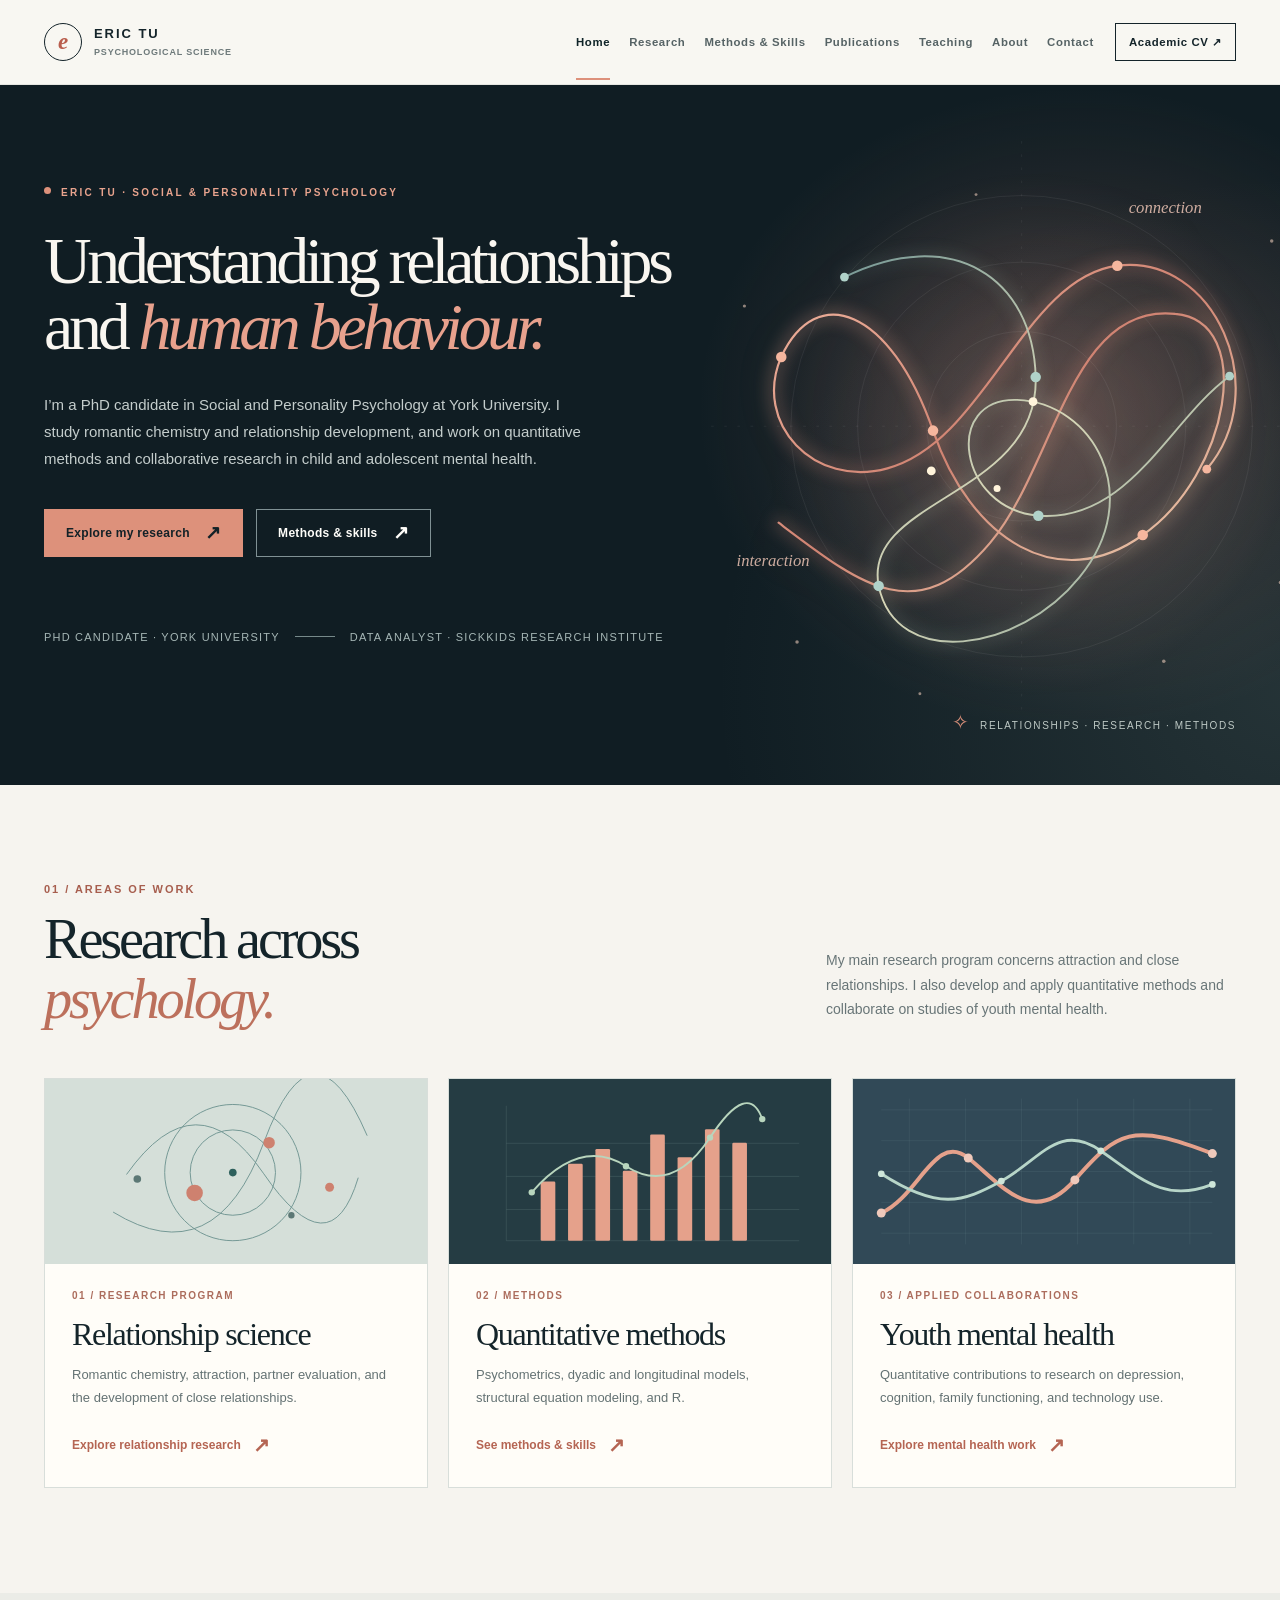
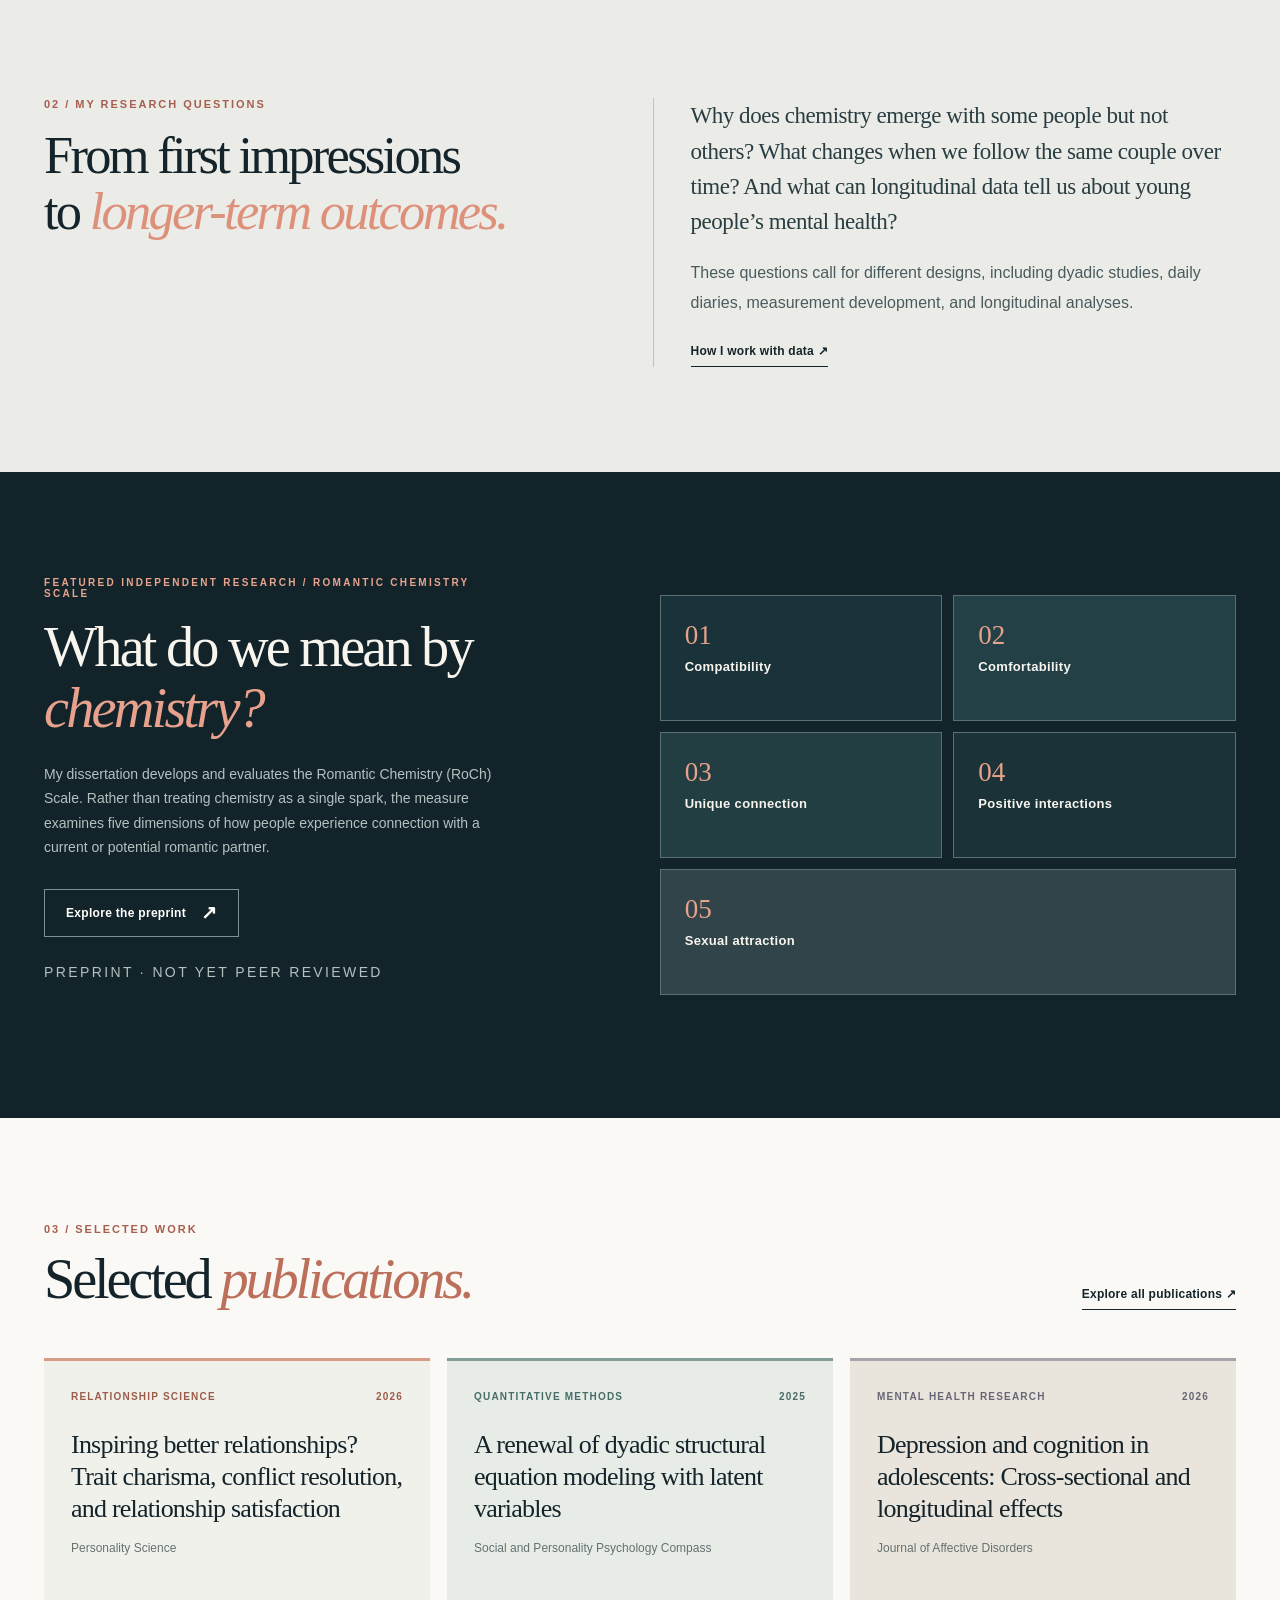
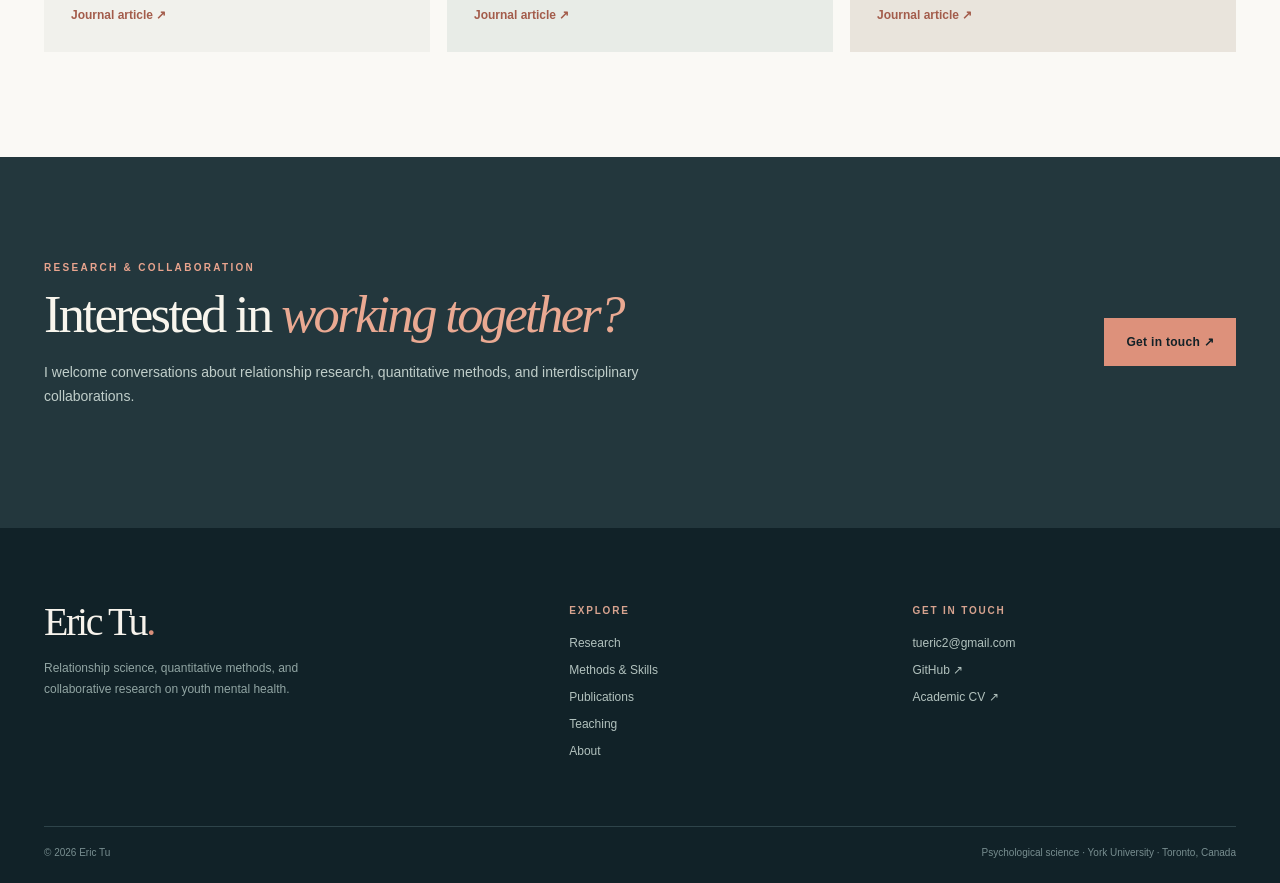
==== commit f45c3ddd: "Add files via upload" ====
--- a/index.html
+++ b/index.html
@@ -2,42 +2,43 @@
 <html lang="en"><head>
 <meta charset="utf-8"/><meta content="width=device-width, initial-scale=1" name="viewport"/>
 <meta content="#14242a" name="theme-color"/><meta content="Eric Tu" name="author"/>
-<title>Home | Eric Tu — Psychological Science &amp; Quantitative Research</title>
+<title>Home | Eric Tu | Psychology Research</title>
 <meta content="Eric Tu is a social and personality psychology researcher studying romantic chemistry, relationship development, quantitative methods, and collaborative youth mental health research." name="description"/>
 <link href="https://erictu.ca/" rel="canonical"/>
 <meta content="website" property="og:type"/><meta content="Eric Tu" property="og:site_name"/>
 <meta content="Home | Eric Tu" property="og:title"/><meta content="Eric Tu is a social and personality psychology researcher studying romantic chemistry, relationship development, quantitative methods, and collaborative youth mental health research." property="og:description"/>
 <meta content="https://erictu.ca/" property="og:url"/>
 <link href="favicon.svg" rel="icon" type="image/svg+xml"/><link href="assets/styles.css" rel="stylesheet"/>
-<script defer="" src="assets/site.js"></script><link href="assets/v2.css" rel="stylesheet"/></head>
+<script defer="" src="assets/site.js"></script><link href="assets/v2.css" rel="stylesheet"/><link href="assets/v3.css" rel="stylesheet"/></head>
 <body><a class="skip-link" href="#main">Skip to main content</a>
 <header class="site-header"><div class="container header-inner"><a aria-label="Eric Tu homepage" class="logo" href="index.html"><span class="logo-mark">e</span><span class="logo-type">ERIC TU<small>PSYCHOLOGICAL SCIENCE</small></span></a>
 <button aria-controls="primary-nav" aria-expanded="false" aria-label="Open navigation menu" class="mobile-toggle"><span></span></button>
 <nav aria-label="Main navigation" class="nav" id="primary-nav"><a aria-current="page" href="index.html">Home</a><a href="research.html">Research</a><a href="methods.html">Methods &amp; Skills</a><a href="publications.html">Publications</a><a href="teaching.html">Teaching</a><a href="about.html">About</a><a href="contact.html">Contact</a><a class="nav-cv" href="cv/Eric_Tu_CV_Fall_2026.pdf" rel="noopener" target="_blank">Academic CV ↗</a></nav></div></header>
+<!-- Edit the text in this file to update this page. See EDITING_GUIDE.md. -->
 <main id="main">
 <section class="hero hero-v2"><div class="container hero-layout"><div class="hero-copy">
-<div class="eyebrow light eyebrow-dot">ERIC TU · PSYCHOLOGICAL SCIENCE &amp; QUANTITATIVE RESEARCH</div>
-<h1>Understanding people, patterns &amp; <em>connection.</em></h1>
-<p>I study how romantic connections develop—and use quantitative methods to answer questions across relationship science and child and adolescent mental health research.</p>
+<div class="eyebrow light eyebrow-dot">ERIC TU · SOCIAL &amp; PERSONALITY PSYCHOLOGY</div>
+<h1>Understanding relationships and <em>human behaviour.</em></h1>
+<p>I’m a PhD candidate in Social and Personality Psychology at York University. I study romantic chemistry and relationship development, and work on quantitative methods and collaborative research in child and adolescent mental health.</p>
 <div class="hero-cta"><a class="button" href="research.html">Explore my research <span class="arrow">↗</span></a><a class="button outline" href="methods.html">Methods &amp; skills <span class="arrow">↗</span></a></div>
-<div class="hero-meta"><span>PhD researcher · York University</span><span class="line"></span><span>Data analyst · SickKids</span></div>
-</div><div class="hero-art"><img alt="Abstract overlapping paths and points representing interpersonal connections and data" class="connection-svg" height="700" src="assets/connection.svg" width="750"/><span class="art-caption">People · patterns · possibilities</span></div></div></section>
-<section class="v2-identity-strip"><div class="container identity-strip-inner"><span>ONE RESEARCH IDENTITY, MULTIPLE LENSES</span><p>Relationship scientist. Quantitative researcher. Interdisciplinary collaborator.</p><a class="inline-link" href="about.html">A little about me ↗</a></div></section>
-<section class="section expertise-section"><div class="container"><div class="section-head reveal"><div><div class="section-label">01 / Areas of work</div><h2>A focused program.<br/><em>Broad applications.</em></h2></div><p>My independent research centers on romantic relationships. My methodological expertise and collaborative mental health work extend the questions I can tackle—and the people I can work with.</p></div>
+<div class="hero-meta"><span>PhD candidate · York University</span><span class="line"></span><span>Data Analyst · SickKids Research Institute</span></div>
+</div><div class="hero-art"><img alt="Abstract overlapping paths and points representing interpersonal connections and data" class="connection-svg" height="700" src="assets/connection.svg" width="750"/><span class="art-caption">Relationships · Research · Methods</span></div></div></section>
+
+<section class="section expertise-section"><div class="container"><div class="section-head reveal"><div><div class="section-label">01 / Areas of work</div><h2>Research across<br/><em>psychology.</em></h2></div><p>My main research program concerns attraction and close relationships. I also develop and apply quantitative methods and collaborate on studies of youth mental health.</p></div>
 <div class="research-grid v2-three-grid">
-<a class="research-card reveal" href="research.html#relationship-science"><div class="visual visual-one"><img alt="Abstract intersecting circles representing romantic connection" loading="eager" src="assets/visual-chemistry.svg"/></div><div class="research-card-body"><span class="card-num">01 / Independent research program</span><h3>Relationship science</h3><p>Romantic chemistry, attraction, partner evaluation, and the development of close relationships.</p><span class="card-link">Explore relationship research <span>↗</span></span></div></a>
-<a class="research-card reveal" href="methods.html"><div class="visual visual-three"><img alt="Stylized statistical chart representing quantitative methods" loading="eager" src="assets/visual-methods.svg"/></div><div class="research-card-body"><span class="card-num">02 / Cross-disciplinary expertise</span><h3>Quantitative methods</h3><p>Psychometrics, dyadic and longitudinal models, structural equation modeling, and R.</p><span class="card-link">See methods &amp; skills <span>↗</span></span></div></a>
-<a class="research-card reveal" href="research.html#mental-health"><div class="visual visual-mental"><img alt="Layered waves and points evoking longitudinal mental health research" loading="eager" src="assets/visual-mental-health.svg"/></div><div class="research-card-body"><span class="card-num">03 / Collaborative applied research</span><h3>Youth mental health</h3><p>Quantitative contributions to research on depression, cognition, family functioning, and technology use.</p><span class="card-link">Explore mental health work <span>↗</span></span></div></a>
+<a class="research-card reveal" href="research.html#relationship-science"><div class="visual visual-one"><img alt="Abstract intersecting circles representing romantic connection" loading="eager" src="assets/visual-chemistry.svg"/></div><div class="research-card-body"><span class="card-num">01 / Research program</span><h3>Relationship science</h3><p>Romantic chemistry, attraction, partner evaluation, and the development of close relationships.</p><span class="card-link">Explore relationship research <span>↗</span></span></div></a>
+<a class="research-card reveal" href="methods.html"><div class="visual visual-three"><img alt="Stylized statistical chart representing quantitative methods" loading="eager" src="assets/visual-methods.svg"/></div><div class="research-card-body"><span class="card-num">02 / Methods</span><h3>Quantitative methods</h3><p>Psychometrics, dyadic and longitudinal models, structural equation modeling, and R.</p><span class="card-link">See methods &amp; skills <span>↗</span></span></div></a>
+<a class="research-card reveal" href="research.html#mental-health"><div class="visual visual-mental"><img alt="Layered waves and points evoking longitudinal mental health research" loading="eager" src="assets/visual-mental-health.svg"/></div><div class="research-card-body"><span class="card-num">03 / Applied collaborations</span><h3>Youth mental health</h3><p>Quantitative contributions to research on depression, cognition, family functioning, and technology use.</p><span class="card-link">Explore mental health work <span>↗</span></span></div></a>
 </div></div></section>
-<section class="section v2-question-block"><div class="container v2-question-grid"><div class="reveal"><div class="section-label">02 / My research questions</div><h2 class="display">The questions change.<br/><em>The rigor travels.</em></h2></div><div class="v2-question-copy reveal"><p>Why do some people feel an immediate connection? How can we separate a person's characteristics from what two people experience together? What can repeated measurements reveal about mental health over time?</p><p>I approach these questions with theory-informed designs, transparent analysis, and methods suited to complex psychological data.</p><a class="inline-link" href="methods.html">How I work with data ↗</a></div></div></section>
-<section class="section spotlight"><div class="container spotlight-inner"><div class="reveal"><div class="eyebrow light">Featured independent research / Romantic Chemistry Scale</div><h2>Making the <em style="font-weight:400;color:#e8a18d">spark</em> measurable.</h2><p>My dissertation develops and evaluates the Romantic Chemistry (RoCh) Scale, examining the experience of connection across dating and established relationships. The measure assesses five complementary dimensions.</p><a class="button outline" href="https://doi.org/10.31234/osf.io/6cxdn_v1" rel="noopener" target="_blank">Explore the preprint <span class="arrow">↗</span></a><p class="small-caption" style="margin-top:23px">Preprint · Not yet peer reviewed</p></div><div aria-label="Five dimensions of the Romantic Chemistry Scale" class="dimensions reveal"><div class="dimension"><small>01</small><strong>Compatibility</strong></div><div class="dimension"><small>02</small><strong>Comfortability</strong></div><div class="dimension"><small>03</small><strong>Unique connection</strong></div><div class="dimension"><small>04</small><strong>Positive interactions</strong></div><div class="dimension"><small>05</small><strong>Sexual attraction</strong></div></div></div></section>
-<section class="section selected-v2"><div class="container"><div class="section-head reveal"><div><div class="section-label">03 / Across disciplines</div><h2>Selected <em>publications.</em></h2></div><a class="inline-link" href="publications.html">Explore all publications ↗</a></div>
+<section class="section v2-question-block"><div class="container v2-question-grid"><div class="reveal"><div class="section-label">02 / My research questions</div><h2 class="display">From first impressions<br/>to <em>longer-term outcomes.</em></h2></div><div class="v2-question-copy reveal"><p>Why does chemistry emerge with some people but not others? What changes when we follow the same couple over time? And what can longitudinal data tell us about young people’s mental health?</p><p>These questions call for different designs, including dyadic studies, daily diaries, measurement development, and longitudinal analyses.</p><a class="inline-link" href="methods.html">How I work with data ↗</a></div></div></section>
+<section class="section spotlight"><div class="container spotlight-inner"><div class="reveal"><div class="eyebrow light">Featured independent research / Romantic Chemistry Scale</div><h2>What do we mean by <em style="font-weight:400;color:#e8a18d">chemistry?</em></h2><p>My dissertation develops and evaluates the Romantic Chemistry (RoCh) Scale. Rather than treating chemistry as a single spark, the measure examines five dimensions of how people experience connection with a current or potential romantic partner.</p><a class="button outline" href="https://doi.org/10.31234/osf.io/6cxdn_v1" rel="noopener" target="_blank">Explore the preprint <span class="arrow">↗</span></a><p class="small-caption" style="margin-top:23px">Preprint · Not yet peer reviewed</p></div><div aria-label="Five dimensions of the Romantic Chemistry Scale" class="dimensions reveal"><div class="dimension"><small>01</small><strong>Compatibility</strong></div><div class="dimension"><small>02</small><strong>Comfortability</strong></div><div class="dimension"><small>03</small><strong>Unique connection</strong></div><div class="dimension"><small>04</small><strong>Positive interactions</strong></div><div class="dimension"><small>05</small><strong>Sexual attraction</strong></div></div></div></section>
+<section class="section selected-v2"><div class="container"><div class="section-head reveal"><div><div class="section-label">03 / Selected work</div><h2>Selected <em>publications.</em></h2></div><a class="inline-link" href="publications.html">Explore all publications ↗</a></div>
 <div class="v2-feature-pubs">
-<a class="v2-feature-pub reveal" href="https://doi.org/10.1177/27000710261456857" rel="noopener" target="_blank"><span class="pub-category">Relationship science <span>2026</span></span><h3>Inspiring better relationships? Trait charisma, conflict resolution, and relationship satisfaction</h3><p>Personality Science</p><span class="card-link">Read paper ↗</span></a>
-<a class="v2-feature-pub reveal" href="https://doi.org/10.1111/spc3.70045" rel="noopener" target="_blank"><span class="pub-category">Quantitative methods <span>2025</span></span><h3>A renewal of dyadic structural equation modeling with latent variables</h3><p>Social and Personality Psychology Compass</p><span class="card-link">Read paper ↗</span></a>
-<a class="v2-feature-pub reveal" href="https://doi.org/10.1016/j.jad.2026.121282" rel="noopener" target="_blank"><span class="pub-category">Mental health research <span>2026</span></span><h3>Depression and cognition in adolescents: Cross-sectional and longitudinal effects</h3><p>Journal of Affective Disorders</p><span class="card-link">Read paper ↗</span></a>
+<a class="v2-feature-pub reveal" href="https://doi.org/10.1177/27000710261456857" rel="noopener" target="_blank"><span class="pub-category">Relationship science <span>2026</span></span><h3>Inspiring better relationships? Trait charisma, conflict resolution, and relationship satisfaction</h3><p>Personality Science</p><span class="card-link">Journal article ↗</span></a>
+<a class="v2-feature-pub reveal" href="https://doi.org/10.1111/spc3.70045" rel="noopener" target="_blank"><span class="pub-category">Quantitative methods <span>2025</span></span><h3>A renewal of dyadic structural equation modeling with latent variables</h3><p>Social and Personality Psychology Compass</p><span class="card-link">Journal article ↗</span></a>
+<a class="v2-feature-pub reveal" href="https://doi.org/10.1016/j.jad.2026.121282" rel="noopener" target="_blank"><span class="pub-category">Mental health research <span>2026</span></span><h3>Depression and cognition in adolescents: Cross-sectional and longitudinal effects</h3><p>Journal of Affective Disorders</p><span class="card-link">Journal article ↗</span></a>
 </div></div></section>
-<section class="section v2-cta-section"><div class="container v2-cta-inner"><div><div class="eyebrow light">Connect &amp; collaborate</div><h2>Good research crosses <em>boundaries.</em></h2><p>Interested in relationship science, a quantitative collaboration, or youth mental health research?</p></div><a class="button" href="contact.html">Get in touch ↗</a></div></section>
+<section class="section v2-cta-section"><div class="container v2-cta-inner"><div><div class="eyebrow light">Research &amp; collaboration</div><h2>Interested in <em>working together?</em></h2><p>I welcome conversations about relationship research, quantitative methods, and interdisciplinary collaborations.</p></div><a class="button" href="contact.html">Get in touch ↗</a></div></section>
 </main>
-<footer class="site-footer"><div class="container footer-top"><div><a class="footer-name" href="index.html">Eric Tu<span style="color:#d98f7b">.</span></a><p class="footer-strap">Relationship science, quantitative methods, and collaborative research on youth mental health.</p></div><div class="footer-column"><h4>Explore</h4><a href="research.html">Research</a><a href="methods.html">Methods &amp; Skills</a><a href="publications.html">Publications</a><a href="teaching.html">Teaching</a><a href="about.html">About</a></div><div class="footer-column"><h4>Get in touch</h4><a href="mailto:tueric2@gmail.com">tueric2@gmail.com</a><a href="https://github.com/tu-eric" rel="noopener" target="_blank">GitHub ↗</a><a href="cv/Eric_Tu_CV_Fall_2026.pdf" rel="noopener" target="_blank">Academic CV ↗</a></div></div><div class="container footer-bottom"><span>© 2026 Eric Tu · Designed for curiosity, built for clarity.</span><span>Psychological science · York University · Toronto, Canada</span></div></footer>
+<footer class="site-footer"><div class="container footer-top"><div><a class="footer-name" href="index.html">Eric Tu<span style="color:#d98f7b">.</span></a><p class="footer-strap">Relationship science, quantitative methods, and collaborative research on youth mental health.</p></div><div class="footer-column"><h4>Explore</h4><a href="research.html">Research</a><a href="methods.html">Methods &amp; Skills</a><a href="publications.html">Publications</a><a href="teaching.html">Teaching</a><a href="about.html">About</a></div><div class="footer-column"><h4>Get in touch</h4><a href="mailto:tueric2@gmail.com">tueric2@gmail.com</a><a href="https://github.com/tu-eric" rel="noopener" target="_blank">GitHub ↗</a><a href="cv/Eric_Tu_CV_Fall_2026.pdf" rel="noopener" target="_blank">Academic CV ↗</a></div></div><div class="container footer-bottom"><span>© 2026 Eric Tu</span><span>Psychological science · York University · Toronto, Canada</span></div></footer>
 </body></html>
--- a/assets/v3.css
+++ b/assets/v3.css
@@ -0,0 +1,16 @@
+/* Version 3: publication resources and small typographic refinements. */
+.publication-item { grid-template-columns: 78px minmax(0, 1fr); gap: 12px 28px; align-items: start; }
+.publication-item .pub-actions { grid-column: 2; display: flex; flex-wrap: wrap; justify-content: flex-start; gap: 9px 18px; margin-top: -1px; }
+.publication-item .pub-actions a { display: inline-flex; align-items: center; white-space: normal; line-height: 1.45; font-size: 12px; padding: 5px 0; text-decoration: none; }
+.publication-item .pub-actions a:hover, .publication-item .pub-actions a:focus-visible { text-decoration: underline; }
+.publication-item .pub-actions a.resource-link { color: #365d61; font-weight: 650; }
+.pub-resource-note { font-size: 13px; line-height: 1.7; color: #637375; max-width: 760px; margin: 2px 0 15px; }
+.publication-list .publication-item { padding-top: 26px; padding-bottom: 29px; }
+@media (max-width: 760px) { .publication-item { grid-template-columns: 60px minmax(0,1fr); gap: 10px 17px; } .publication-item .pub-actions { grid-column: 2; } }
+@media (max-width: 420px) { .publication-item { grid-template-columns: 1fr; } .publication-item .pub-actions { grid-column: 1; } }
+/* Keep the original hero illustration inside its own area on narrow screens. */
+@media (max-width: 420px) {
+  .hero-v2 .hero-art { height: 300px; overflow: hidden; }
+  .hero-v2 .connection-svg { width: min(330px, 100%); height: 292px; object-fit: contain; max-width: 100%; transform: none; }
+  .hero-v2 .hero-meta { margin-top: 38px; padding-bottom: 10px; }
+}
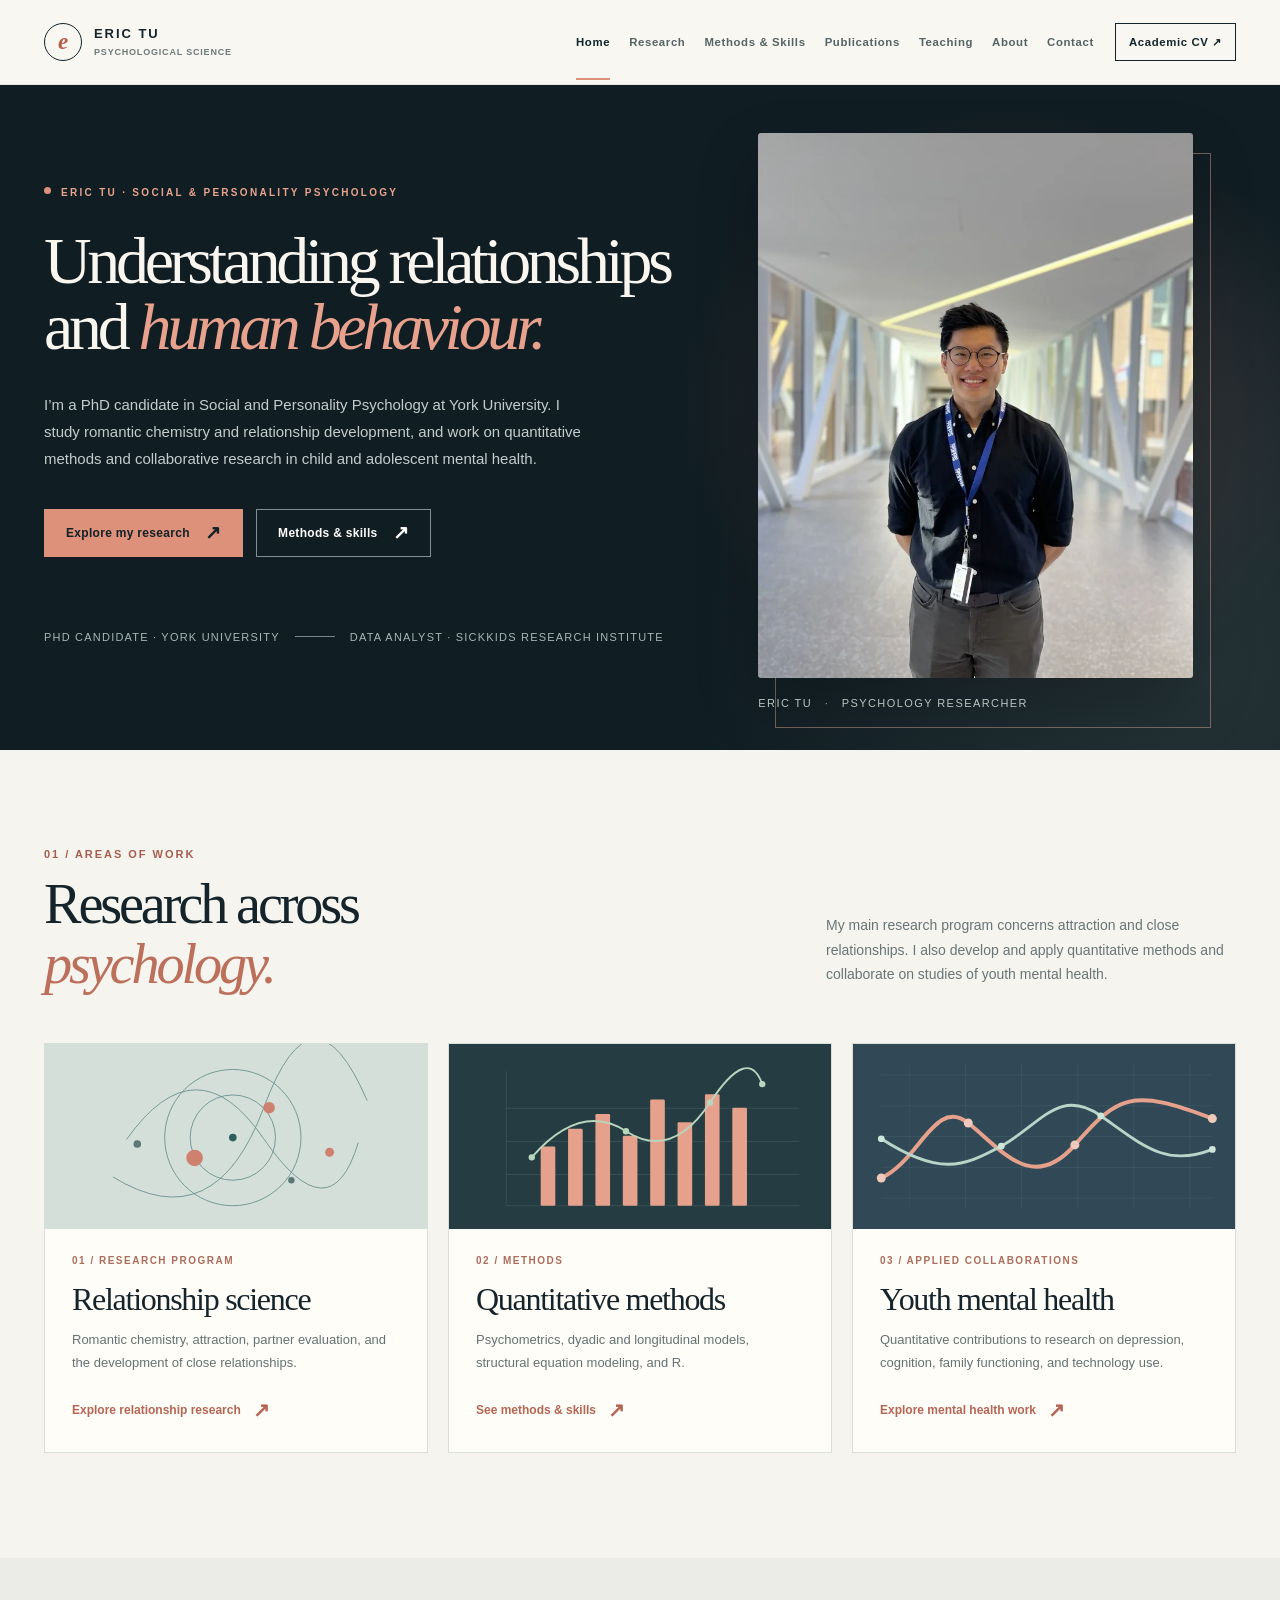
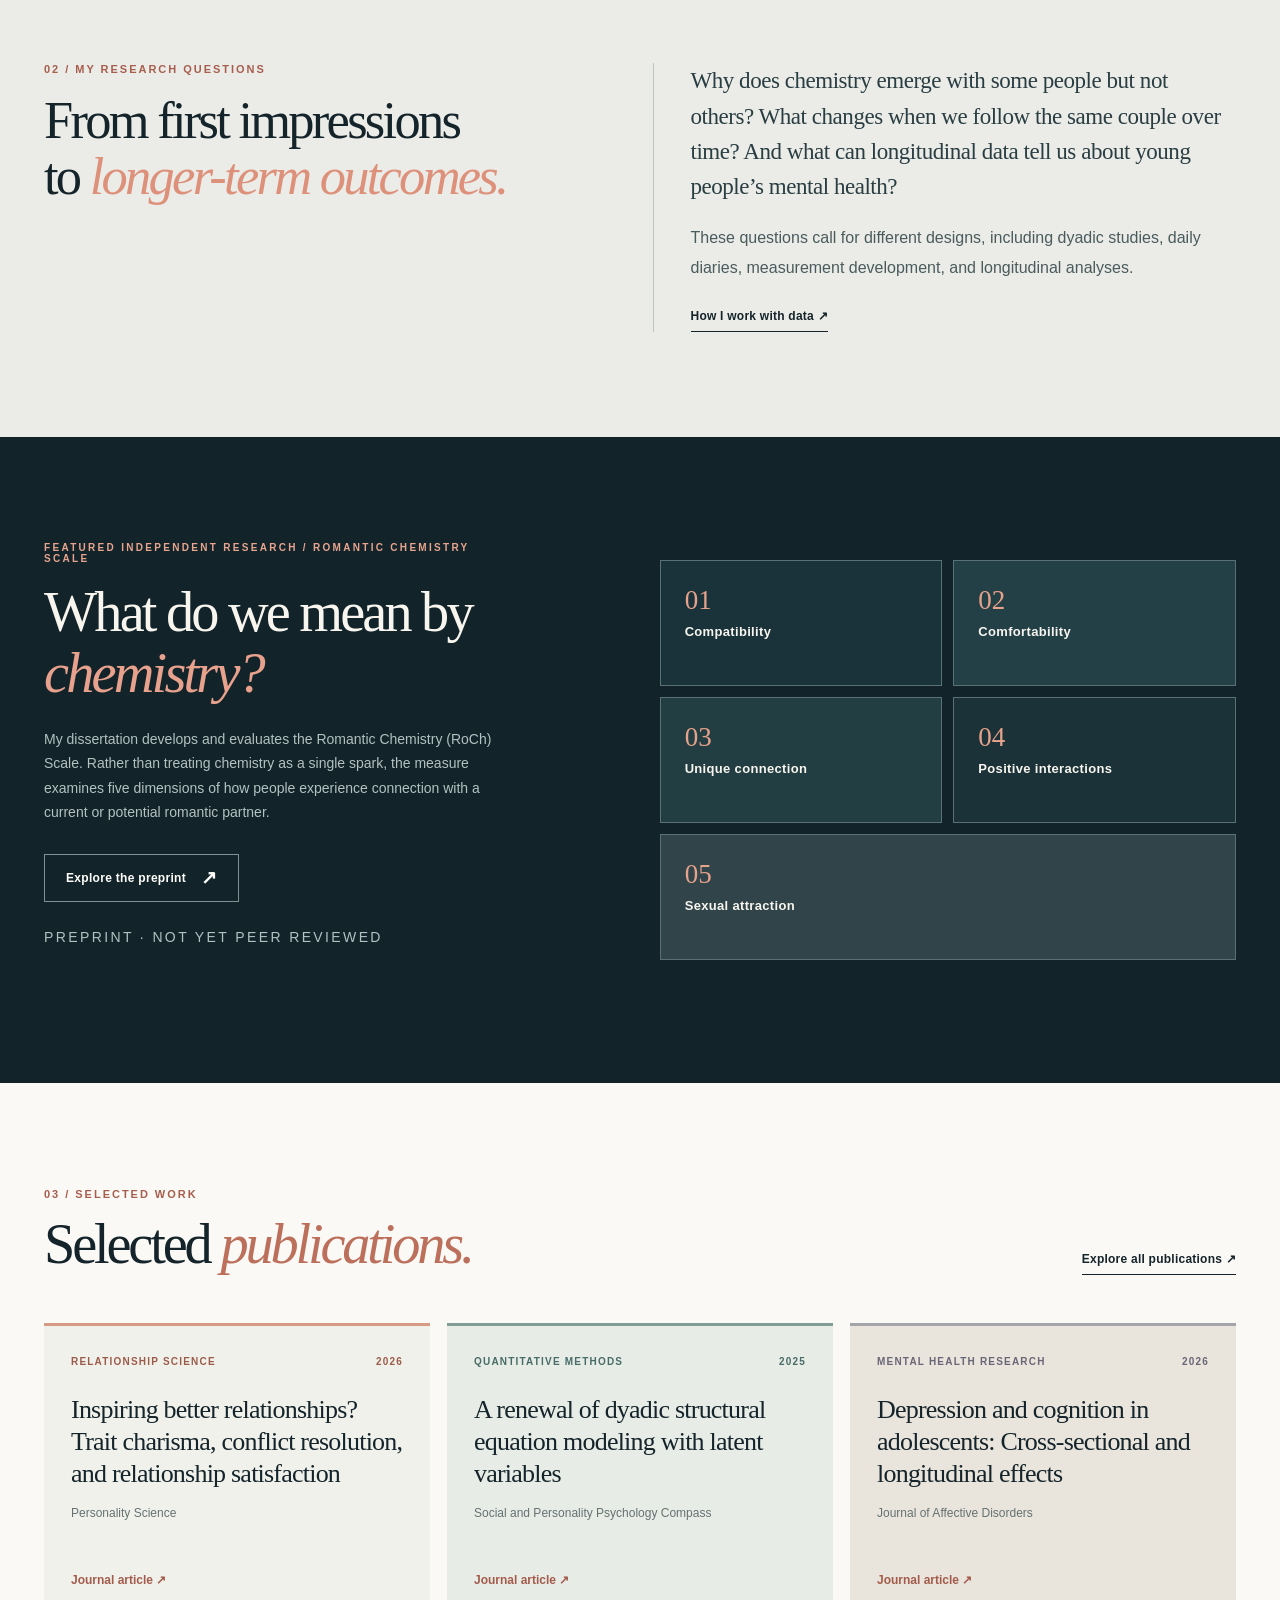
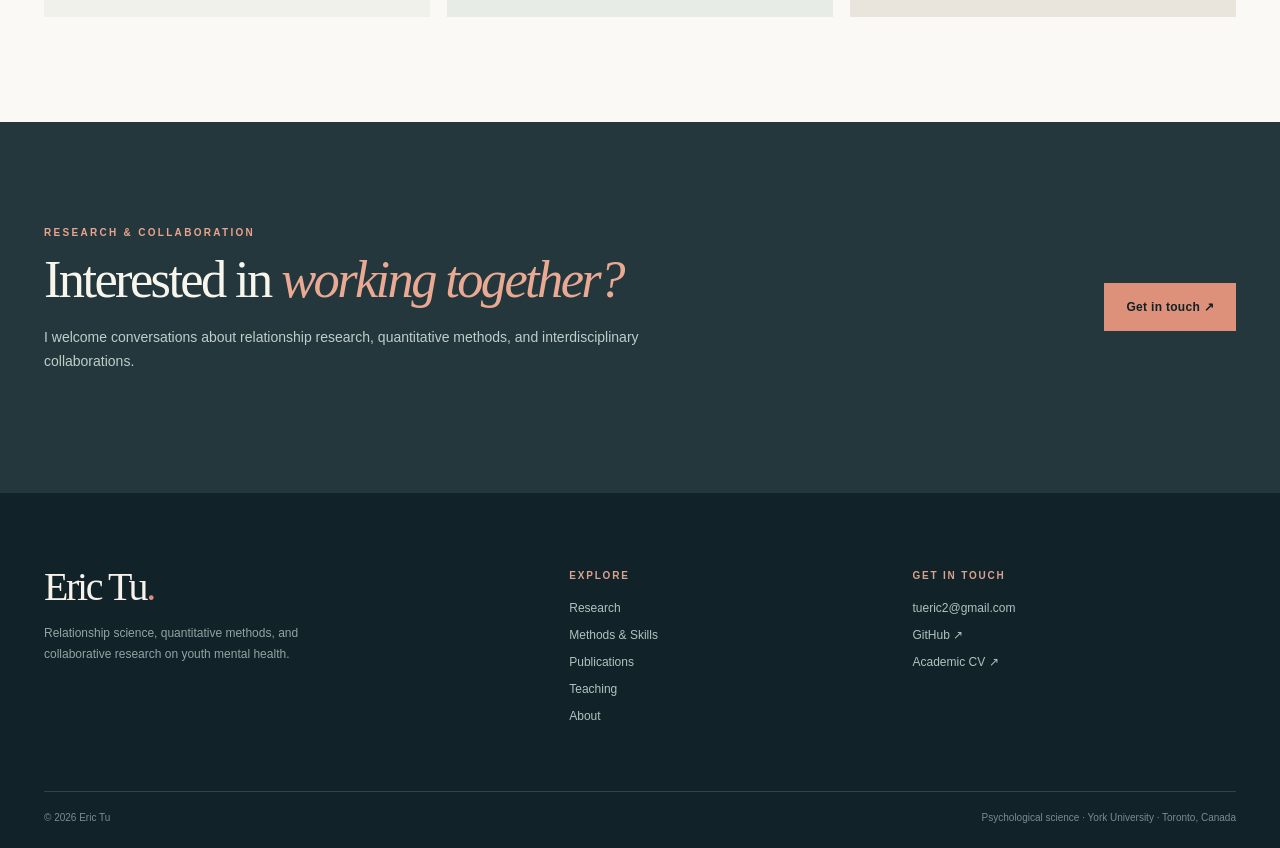
==== commit a7950b6d: "Add files via upload" ====
--- a/index.html
+++ b/index.html
@@ -9,7 +9,7 @@
 <meta content="Home | Eric Tu" property="og:title"/><meta content="Eric Tu is a social and personality psychology researcher studying romantic chemistry, relationship development, quantitative methods, and collaborative youth mental health research." property="og:description"/>
 <meta content="https://erictu.ca/" property="og:url"/>
 <link href="favicon.svg" rel="icon" type="image/svg+xml"/><link href="assets/styles.css" rel="stylesheet"/>
-<script defer="" src="assets/site.js"></script><link href="assets/v2.css" rel="stylesheet"/><link href="assets/v3.css" rel="stylesheet"/></head>
+<script defer="" src="assets/site-v3-2.js"></script><link href="assets/v2.css" rel="stylesheet"/><link href="assets/v3.css" rel="stylesheet"/><link href="assets/v3-3.css" rel="stylesheet"/><link href="assets/v3-4.css" rel="stylesheet"/></head>
 <body><a class="skip-link" href="#main">Skip to main content</a>
 <header class="site-header"><div class="container header-inner"><a aria-label="Eric Tu homepage" class="logo" href="index.html"><span class="logo-mark">e</span><span class="logo-type">ERIC TU<small>PSYCHOLOGICAL SCIENCE</small></span></a>
 <button aria-controls="primary-nav" aria-expanded="false" aria-label="Open navigation menu" class="mobile-toggle"><span></span></button>
@@ -22,7 +22,7 @@
 <p>I’m a PhD candidate in Social and Personality Psychology at York University. I study romantic chemistry and relationship development, and work on quantitative methods and collaborative research in child and adolescent mental health.</p>
 <div class="hero-cta"><a class="button" href="research.html">Explore my research <span class="arrow">↗</span></a><a class="button outline" href="methods.html">Methods &amp; skills <span class="arrow">↗</span></a></div>
 <div class="hero-meta"><span>PhD candidate · York University</span><span class="line"></span><span>Data Analyst · SickKids Research Institute</span></div>
-</div><div class="hero-art"><img alt="Abstract overlapping paths and points representing interpersonal connections and data" class="connection-svg" height="700" src="assets/connection.svg" width="750"/><span class="art-caption">Relationships · Research · Methods</span></div></div></section>
+</div><div class="hero-art hero-art-photo"><figure class="hero-portrait"><img src="assets/photos/eric-portrait.webp" alt="Eric Tu smiling in a bright university hallway" width="750" height="1000" fetchpriority="high"/><figcaption>Eric Tu <span>·</span> Psychology researcher</figcaption></figure></div></div></section>
 
 <section class="section expertise-section"><div class="container"><div class="section-head reveal"><div><div class="section-label">01 / Areas of work</div><h2>Research across<br/><em>psychology.</em></h2></div><p>My main research program concerns attraction and close relationships. I also develop and apply quantitative methods and collaborate on studies of youth mental health.</p></div>
 <div class="research-grid v2-three-grid">
--- a/assets/v3.css
+++ b/assets/v3.css
@@ -14,3 +14,8 @@
   .hero-v2 .connection-svg { width: min(330px, 100%); height: 292px; object-fit: contain; max-width: 100%; transform: none; }
   .hero-v2 .hero-meta { margin-top: 38px; padding-bottom: 10px; }
 }
+
+/* Version 3.1: no-results guidance and filter accessibility. */
+.no-publications { background:#fffefa; border:1px solid #d6ddd7; padding:18px 22px; color:#526567; font-size:13px; line-height:1.6; }
+.no-publications[hidden] { display:none !important; }
+.publication-item[hidden] { display:none !important; }
--- a/assets/v3-3.css
+++ b/assets/v3-3.css
@@ -0,0 +1,44 @@
+/* Version 3.3: photographs selected from Eric Tu's supplied images. */
+.hero-v2 .hero-art-photo { overflow:visible; min-height: 620px; isolation:isolate; }
+.hero-v2 .hero-art-photo::before { inset:-5% -36% -10% -25%; }
+.hero-portrait { position:relative; width:min(435px, 90%); margin:34px 0 24px 28px; z-index:1; }
+.hero-portrait::before {content:'';position:absolute;inset:20px -18px -16px 17px;border:1px solid rgba(224,167,146,.48);z-index:-1;pointer-events:none;}
+.hero-portrait img { display:block; width:100%; height:545px; object-fit:cover; object-position:center 40%; border-radius:3px; box-shadow:0 27px 62px rgba(0,0,0,.22); }
+.hero-portrait figcaption {font-size:11px;line-height:1.5;text-transform:uppercase;letter-spacing:.13em;color:#b8c5c1;margin-top:17px;}
+.hero-portrait figcaption span {color:#df9580;margin:0 8px;}
+.research-portrait-figure,.teaching-talk-figure,.photo-evidence-img,.photo-lab-photo {margin:0;}
+.research-portrait-figure img,.teaching-talk-figure img,.photo-evidence-img img,.photo-lab-photo img {display:block;width:100%;height:auto;}
+.research-portrait-figure figcaption,.teaching-talk-figure figcaption,.photo-evidence-img figcaption,.photo-lab-photo figcaption {font-size:11px;line-height:1.65;color:#6b7777;margin-top:12px;}
+.research-portrait-figure {margin:35px 0 8px;max-width:570px;}
+.research-portrait-figure img {max-height:575px;object-fit:cover;object-position:center 30%;border-radius:3px;}
+.photo-evidence-section {background:#f5f3ed;}
+.photo-evidence-grid,.photo-lab-grid {display:grid;grid-template-columns:1.1fr .9fr;gap:8%;align-items:center;}
+.photo-evidence-img img {max-height:385px;object-fit:cover;object-position:center 45%;border-radius:3px;}
+.photo-evidence-copy h2,.photo-lab-text h2 {font:400 clamp(37px,3.7vw,58px)/1.1 var(--serif);letter-spacing:-.045em;margin:17px 0 24px;}
+.photo-evidence-copy h2 em,.photo-lab-text h2 em {font-weight:400;color:#b76d5c;}
+.photo-evidence-copy p,.photo-lab-text p {color:#576567;font-size:15px;line-height:1.9;max-width:500px;}
+.teaching-talk-figure {max-width:900px;margin:28px auto 0;}
+.teaching-talk-figure img {max-height:385px;object-fit:cover;object-position:center 90%;border-radius:3px;}
+.photo-lab-section {padding-top:25px;}
+.photo-lab-photo img {max-height:380px;object-fit:cover;object-position:center center;border-radius:3px;}
+@media(max-width:1000px){
+  .hero-v2 .hero-art-photo{min-height:540px;}
+  .hero-portrait{width:min(375px,91%);margin:26px auto;}
+  .hero-portrait img{height:465px;}
+}
+@media(max-width:850px){
+  .hero-v2 .hero-art-photo { height:auto;min-height:0;padding:15px 0 40px;overflow:visible; }
+  .hero-portrait{width:min(390px,88%);margin:0 auto;}
+  .hero-portrait img{height:465px;}
+  .photo-evidence-grid,.photo-lab-grid{grid-template-columns:1fr;gap:25px;}
+  .photo-evidence-copy,.photo-lab-text{max-width:640px;}
+}
+@media(max-width:540px){
+  .hero-v2 .hero-art-photo{height:auto;padding:8px 0 35px;}
+  .hero-portrait{width:min(320px,85%);margin:0 auto;}
+  .hero-portrait img{height:395px;}
+  .hero-portrait::before{inset:12px -10px -10px 10px;}
+  .research-portrait-figure img{max-height:475px;}
+  .teaching-talk-figure img,.photo-evidence-img img,.photo-lab-photo img{max-height:310px;}
+  .photo-evidence-copy h2,.photo-lab-text h2{font-size:39px;}
+}
--- a/assets/v3-4.css
+++ b/assets/v3-4.css
@@ -0,0 +1,66 @@
+/* Version 3.4: improved photo layout and compact framing. */
+/* Consistent subtle editorial frames across photographs. */
+.photo-frame {position:relative; isolation:isolate;}
+.photo-frame::before {content:"";pointer-events:none;position:absolute;inset:12px -10px 34px 12px;border:1px solid #cb9681;z-index:0;}
+.photo-frame img {position:relative;z-index:1;display:block;width:100%;border:4px solid #fffdf7;border-radius:7px;box-shadow:0 15px 33px rgba(21,38,43,.14);}
+.photo-frame figcaption {position:relative;z-index:1;}
+
+/* Research: poster photo belongs in the same row as chemistry text. */
+#chemistry .research-poster-inline {max-width:510px;margin:23px 0 8px;}
+#chemistry .research-poster-inline img {height:270px;max-height:none;object-fit:cover;object-position:center 29%;}
+#chemistry .research-poster-inline::before {bottom:32px;}
+
+/* Methods: keep poster discussion and analysis copy in a balanced row. */
+.photo-evidence-section {padding-top:53px;padding-bottom:52px;}
+.photo-evidence-grid {grid-template-columns:minmax(0,1.04fr) minmax(0,.96fr);gap:6%;}
+.photo-evidence-img {margin:0;}
+.photo-evidence-img img {height:330px;max-height:none;object-fit:cover;object-position:center 42%;}
+
+/* Teaching: a short photo strip sits before the course feature. */
+.teaching-figure-before {max-width:100%;margin:0 auto 18px;}
+.teaching-figure-before img {height:280px;max-height:none;object-fit:cover;object-position:center 58%;}
+.teaching-figure-before figcaption {margin-top:10px;}
+.teaching-feature {margin-top:0;}
+.teaching-figure-before::before {bottom:28px;}
+
+/* About: sunset portrait at the top, adjacent to the introduction. */
+.about-hero-photo {padding:74px 0 72px;overflow:hidden;}
+.about-hero-photo .page-hero-inner {display:grid;grid-template-columns:minmax(0,1.16fr) minmax(280px,.84fr);gap:clamp(35px,5.5vw,92px);align-items:center;}
+.about-hero-photo .page-hero-inner h1 {font-size:clamp(62px,6vw,100px);margin:22px 0 28px;}
+.about-hero-photo .page-hero-inner .lede {max-width:555px;font-size:15px;line-height:1.88;}
+.about-sunset-figure {width:100%;max-width:405px;justify-self:end;margin:0 10px 0 0;}
+.about-sunset-figure img {height:430px;max-height:none;object-fit:cover;object-position:57% 51%;}
+.about-sunset-figure::before {inset:15px -12px 12px 14px;border-color:rgba(217,143,123,.72);}
+
+/* Other existing photos receive the same restrained border/shadow treatment. */
+.photo-lab-photo {margin:0;}
+.photo-lab-photo img {border-radius:7px;}
+
+@media(max-width:960px) {
+  .about-hero-photo .page-hero-inner{grid-template-columns:minmax(0,1.1fr) minmax(240px,.9fr);gap:28px;}
+  .about-sunset-figure img{height:370px;}
+}
+@media(max-width:760px) {
+  .about-hero-photo {padding:58px 0 58px;}
+  .about-hero-photo .page-hero-inner{grid-template-columns:1fr;gap:30px;}
+  .about-hero-photo .page-hero-inner h1{font-size:clamp(55px,10vw,78px);margin-bottom:20px;}
+  .about-sunset-figure{justify-self:center;width:min(365px,90%);margin:0;}
+  .about-sunset-figure img{height:370px;}
+  .photo-evidence-grid{grid-template-columns:1fr;gap:22px;}
+  .photo-evidence-img img{height:300px;max-height:none;}
+  #chemistry .research-poster-inline img{height:280px;}
+  .teaching-figure-before img{height:240px;max-height:none;}
+}
+@media(max-width:520px) {
+ .photo-frame::before{inset:10px -6px 28px 8px;}
+ .about-sunset-figure img{height:340px;}
+ .about-sunset-figure::before{inset:10px -7px 10px 8px;}
+ .teaching-figure-before img{height:210px;}
+ .photo-evidence-img img{height:240px;max-height:none;}
+ #chemistry .research-poster-inline img{height:235px;}
+}
+/* Wider than a portrait, but not so wide that the speaker is lost in a thin strip. */
+.teaching-figure-before {max-width:900px; margin:0 auto 19px;}
+.teaching-figure-before img {height:375px;object-position:center 64%;}
+@media(max-width:760px){.teaching-figure-before{max-width:100%;}.teaching-figure-before img{height:290px;}}
+@media(max-width:520px){.teaching-figure-before img{height:245px;}}
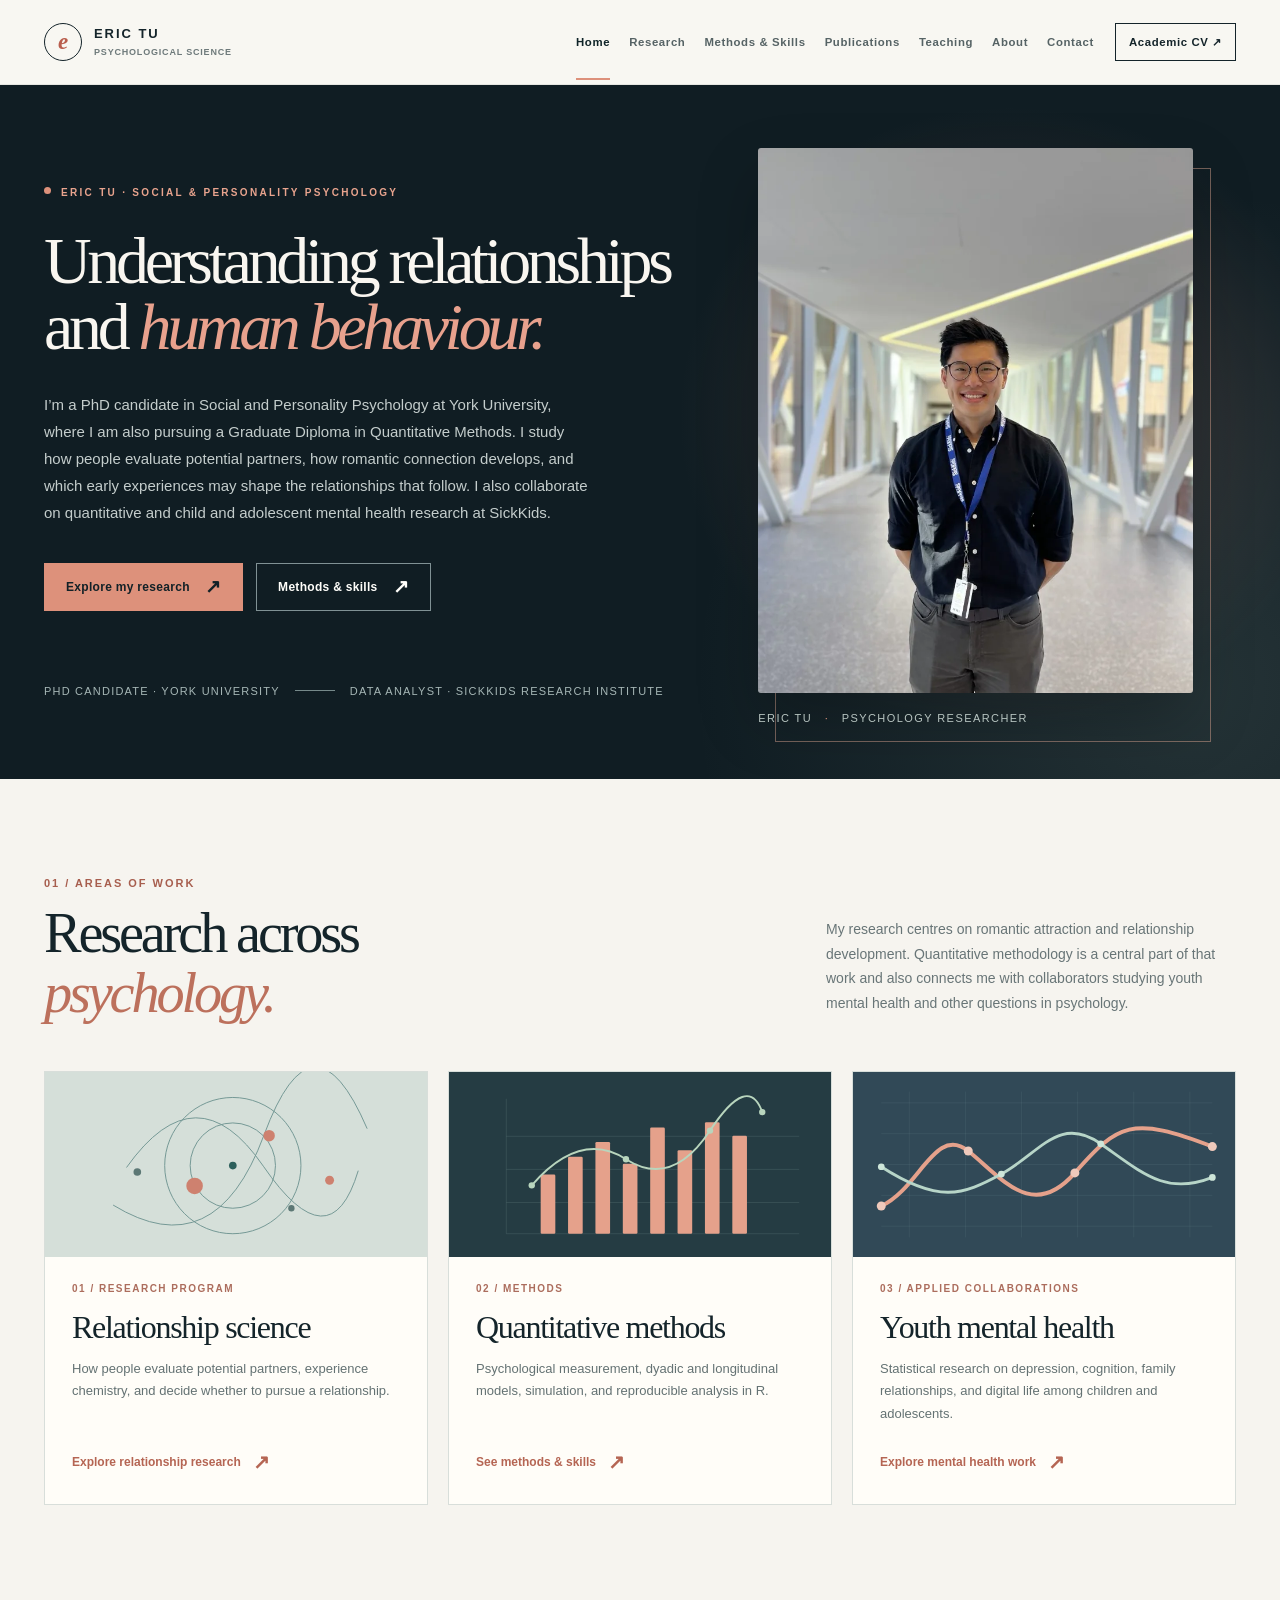
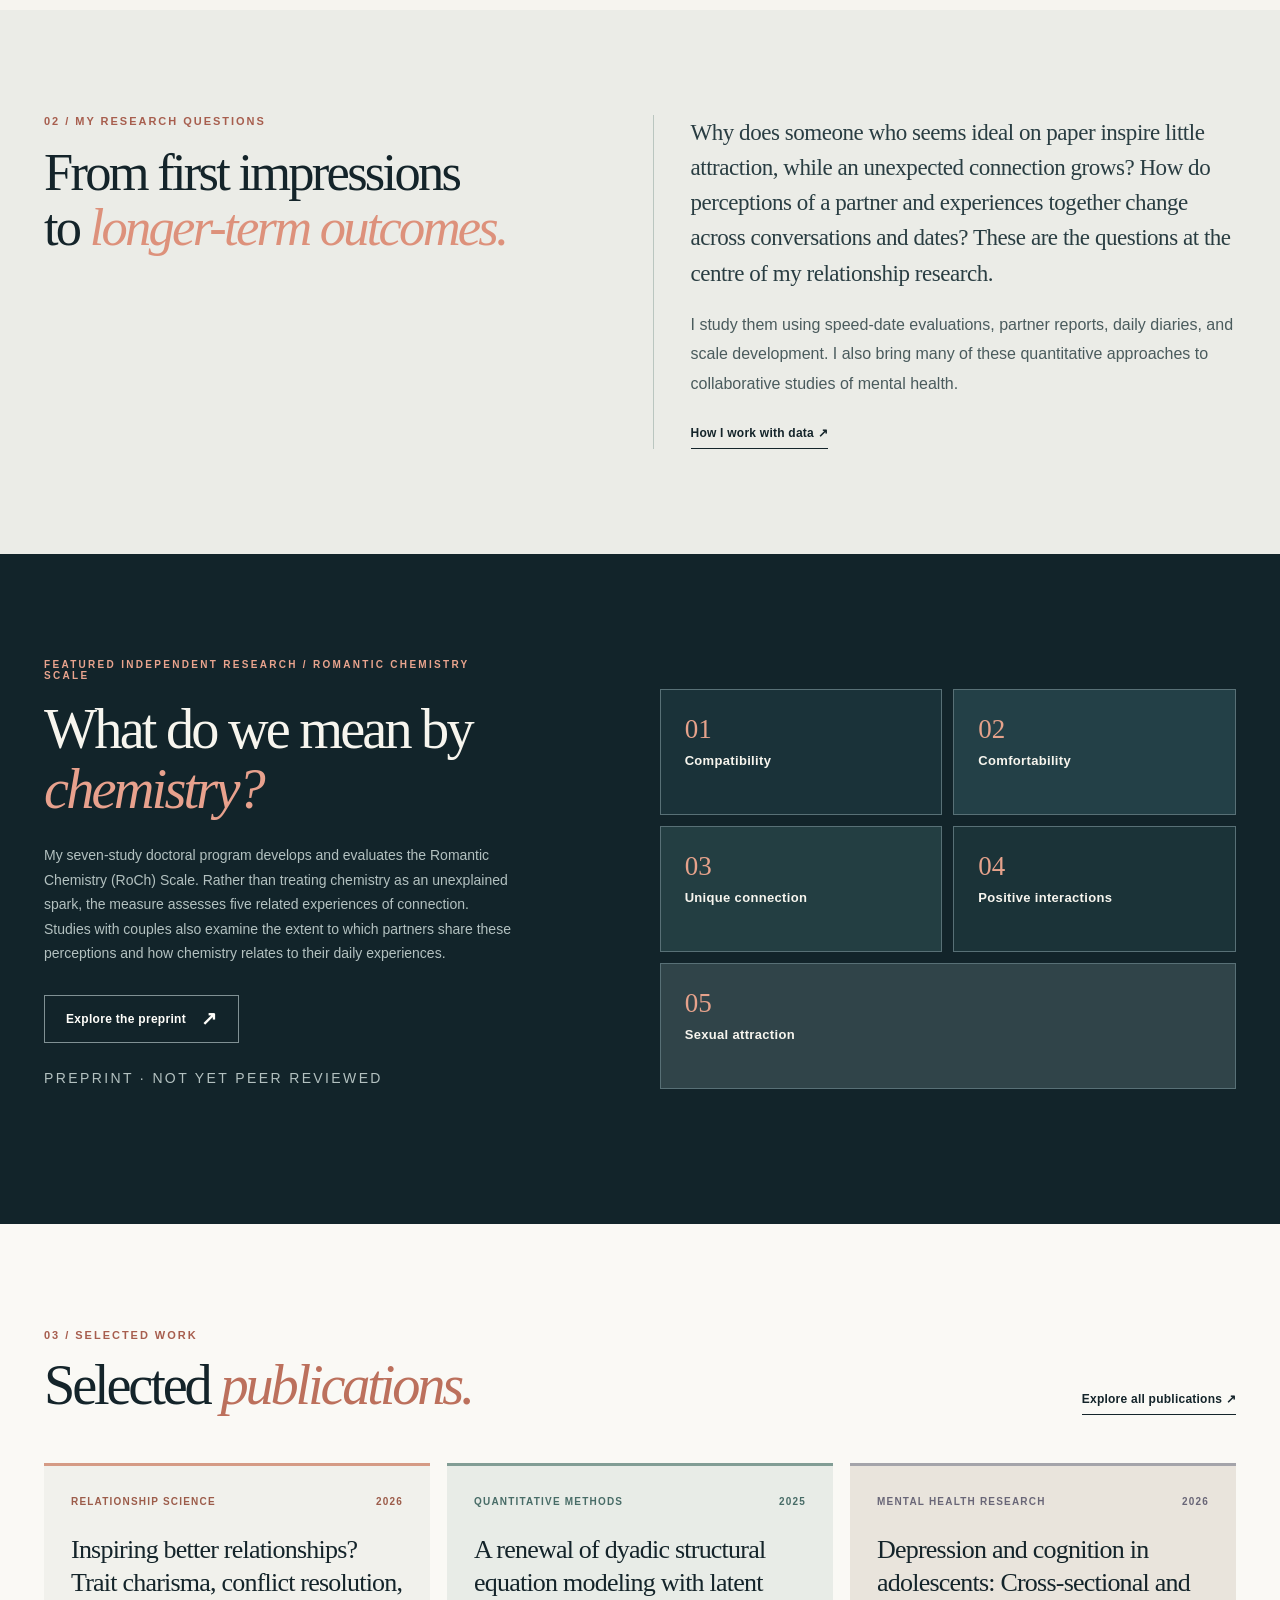
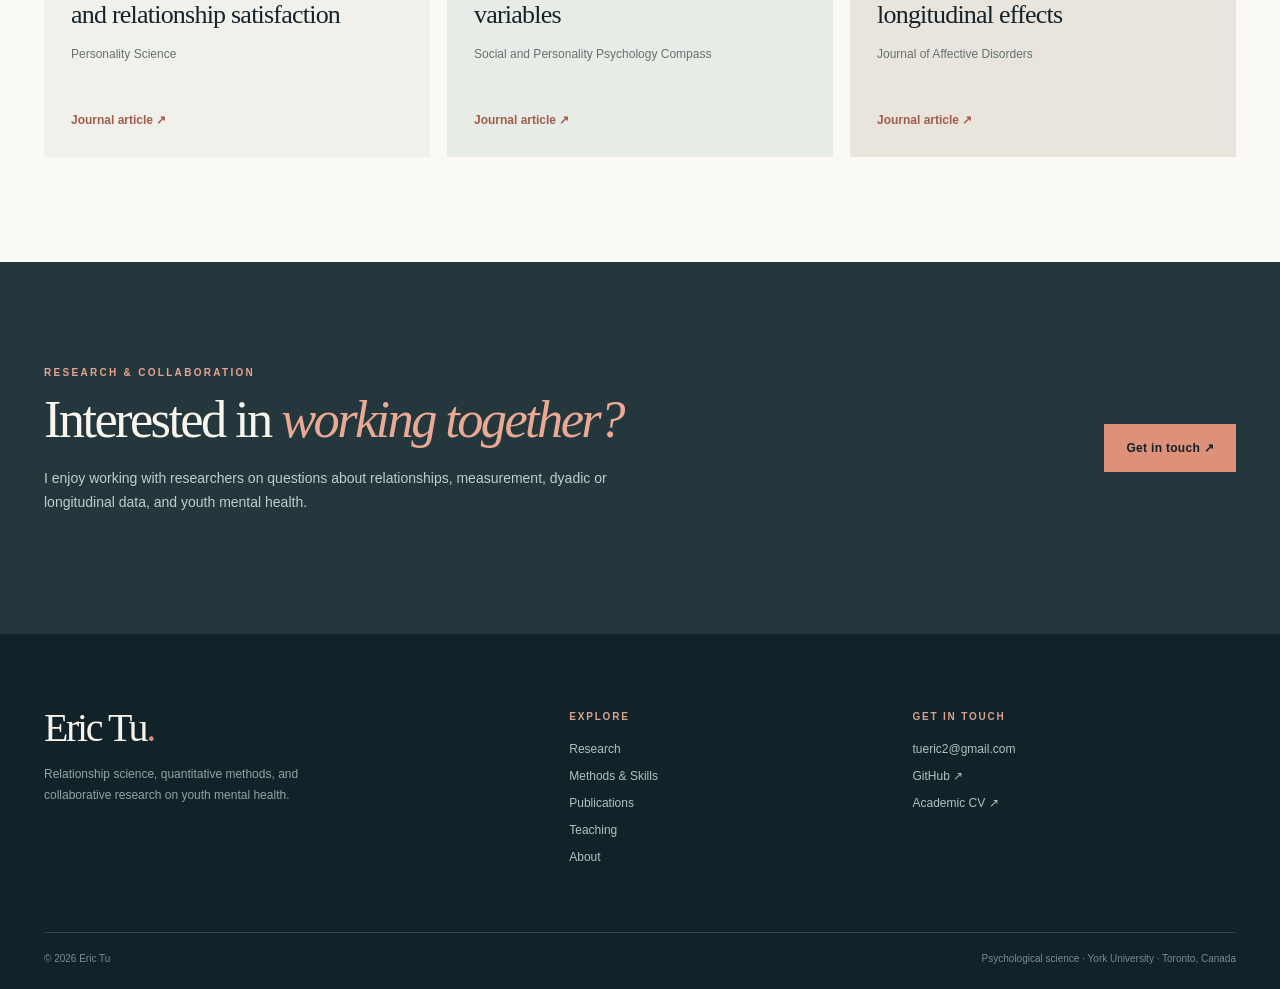
==== commit ff4d36b0: "Add files via upload" ====
--- a/index.html
+++ b/index.html
@@ -1,9 +1,10 @@
-<!doctype html>
+<!DOCTYPE html>
+
 <html lang="en"><head>
 <meta charset="utf-8"/><meta content="width=device-width, initial-scale=1" name="viewport"/>
 <meta content="#14242a" name="theme-color"/><meta content="Eric Tu" name="author"/>
 <title>Home | Eric Tu | Psychology Research</title>
-<meta content="Eric Tu is a social and personality psychology researcher studying romantic chemistry, relationship development, quantitative methods, and collaborative youth mental health research." name="description"/>
+<meta content="Eric Tu studies romantic attraction, partner evaluation, and romantic chemistry at York University. His work also spans quantitative methodology, teaching statistics, and collaborative youth mental health research at SickKids." name="description"/>
 <link href="https://erictu.ca/" rel="canonical"/>
 <meta content="website" property="og:type"/><meta content="Eric Tu" property="og:site_name"/>
 <meta content="Home | Eric Tu" property="og:title"/><meta content="Eric Tu is a social and personality psychology researcher studying romantic chemistry, relationship development, quantitative methods, and collaborative youth mental health research." property="og:description"/>
@@ -19,26 +20,25 @@
 <section class="hero hero-v2"><div class="container hero-layout"><div class="hero-copy">
 <div class="eyebrow light eyebrow-dot">ERIC TU · SOCIAL &amp; PERSONALITY PSYCHOLOGY</div>
 <h1>Understanding relationships and <em>human behaviour.</em></h1>
-<p>I’m a PhD candidate in Social and Personality Psychology at York University. I study romantic chemistry and relationship development, and work on quantitative methods and collaborative research in child and adolescent mental health.</p>
+<p>I’m a PhD candidate in Social and Personality Psychology at York University, where I am also pursuing a Graduate Diploma in Quantitative Methods. I study how people evaluate potential partners, how romantic connection develops, and which early experiences may shape the relationships that follow. I also collaborate on quantitative and child and adolescent mental health research at SickKids.</p>
 <div class="hero-cta"><a class="button" href="research.html">Explore my research <span class="arrow">↗</span></a><a class="button outline" href="methods.html">Methods &amp; skills <span class="arrow">↗</span></a></div>
 <div class="hero-meta"><span>PhD candidate · York University</span><span class="line"></span><span>Data Analyst · SickKids Research Institute</span></div>
-</div><div class="hero-art hero-art-photo"><figure class="hero-portrait"><img src="assets/photos/eric-portrait.webp" alt="Eric Tu smiling in a bright university hallway" width="750" height="1000" fetchpriority="high"/><figcaption>Eric Tu <span>·</span> Psychology researcher</figcaption></figure></div></div></section>
-
-<section class="section expertise-section"><div class="container"><div class="section-head reveal"><div><div class="section-label">01 / Areas of work</div><h2>Research across<br/><em>psychology.</em></h2></div><p>My main research program concerns attraction and close relationships. I also develop and apply quantitative methods and collaborate on studies of youth mental health.</p></div>
+</div><div class="hero-art hero-art-photo"><figure class="hero-portrait"><img alt="Eric Tu smiling in a bright university hallway" fetchpriority="high" height="1000" src="assets/photos/eric-portrait.webp" width="750"/><figcaption>Eric Tu <span>·</span> Psychology researcher</figcaption></figure></div></div></section>
+<section class="section expertise-section"><div class="container"><div class="section-head reveal"><div><div class="section-label">01 / Areas of work</div><h2>Research across<br/><em>psychology.</em></h2></div><p>My research centres on romantic attraction and relationship development. Quantitative methodology is a central part of that work and also connects me with collaborators studying youth mental health and other questions in psychology.</p></div>
 <div class="research-grid v2-three-grid">
-<a class="research-card reveal" href="research.html#relationship-science"><div class="visual visual-one"><img alt="Abstract intersecting circles representing romantic connection" loading="eager" src="assets/visual-chemistry.svg"/></div><div class="research-card-body"><span class="card-num">01 / Research program</span><h3>Relationship science</h3><p>Romantic chemistry, attraction, partner evaluation, and the development of close relationships.</p><span class="card-link">Explore relationship research <span>↗</span></span></div></a>
-<a class="research-card reveal" href="methods.html"><div class="visual visual-three"><img alt="Stylized statistical chart representing quantitative methods" loading="eager" src="assets/visual-methods.svg"/></div><div class="research-card-body"><span class="card-num">02 / Methods</span><h3>Quantitative methods</h3><p>Psychometrics, dyadic and longitudinal models, structural equation modeling, and R.</p><span class="card-link">See methods &amp; skills <span>↗</span></span></div></a>
-<a class="research-card reveal" href="research.html#mental-health"><div class="visual visual-mental"><img alt="Layered waves and points evoking longitudinal mental health research" loading="eager" src="assets/visual-mental-health.svg"/></div><div class="research-card-body"><span class="card-num">03 / Applied collaborations</span><h3>Youth mental health</h3><p>Quantitative contributions to research on depression, cognition, family functioning, and technology use.</p><span class="card-link">Explore mental health work <span>↗</span></span></div></a>
+<a class="research-card reveal" href="research.html#relationship-science"><div class="visual visual-one"><img alt="Abstract intersecting circles representing romantic connection" loading="eager" src="assets/visual-chemistry.svg"/></div><div class="research-card-body"><span class="card-num">01 / Research program</span><h3>Relationship science</h3><p>How people evaluate potential partners, experience chemistry, and decide whether to pursue a relationship.</p><span class="card-link">Explore relationship research <span>↗</span></span></div></a>
+<a class="research-card reveal" href="methods.html"><div class="visual visual-three"><img alt="Stylized statistical chart representing quantitative methods" loading="eager" src="assets/visual-methods.svg"/></div><div class="research-card-body"><span class="card-num">02 / Methods</span><h3>Quantitative methods</h3><p>Psychological measurement, dyadic and longitudinal models, simulation, and reproducible analysis in R.</p><span class="card-link">See methods &amp; skills <span>↗</span></span></div></a>
+<a class="research-card reveal" href="research.html#mental-health"><div class="visual visual-mental"><img alt="Layered waves and points evoking longitudinal mental health research" loading="eager" src="assets/visual-mental-health.svg"/></div><div class="research-card-body"><span class="card-num">03 / Applied collaborations</span><h3>Youth mental health</h3><p>Statistical research on depression, cognition, family relationships, and digital life among children and adolescents.</p><span class="card-link">Explore mental health work <span>↗</span></span></div></a>
 </div></div></section>
-<section class="section v2-question-block"><div class="container v2-question-grid"><div class="reveal"><div class="section-label">02 / My research questions</div><h2 class="display">From first impressions<br/>to <em>longer-term outcomes.</em></h2></div><div class="v2-question-copy reveal"><p>Why does chemistry emerge with some people but not others? What changes when we follow the same couple over time? And what can longitudinal data tell us about young people’s mental health?</p><p>These questions call for different designs, including dyadic studies, daily diaries, measurement development, and longitudinal analyses.</p><a class="inline-link" href="methods.html">How I work with data ↗</a></div></div></section>
-<section class="section spotlight"><div class="container spotlight-inner"><div class="reveal"><div class="eyebrow light">Featured independent research / Romantic Chemistry Scale</div><h2>What do we mean by <em style="font-weight:400;color:#e8a18d">chemistry?</em></h2><p>My dissertation develops and evaluates the Romantic Chemistry (RoCh) Scale. Rather than treating chemistry as a single spark, the measure examines five dimensions of how people experience connection with a current or potential romantic partner.</p><a class="button outline" href="https://doi.org/10.31234/osf.io/6cxdn_v1" rel="noopener" target="_blank">Explore the preprint <span class="arrow">↗</span></a><p class="small-caption" style="margin-top:23px">Preprint · Not yet peer reviewed</p></div><div aria-label="Five dimensions of the Romantic Chemistry Scale" class="dimensions reveal"><div class="dimension"><small>01</small><strong>Compatibility</strong></div><div class="dimension"><small>02</small><strong>Comfortability</strong></div><div class="dimension"><small>03</small><strong>Unique connection</strong></div><div class="dimension"><small>04</small><strong>Positive interactions</strong></div><div class="dimension"><small>05</small><strong>Sexual attraction</strong></div></div></div></section>
+<section class="section v2-question-block"><div class="container v2-question-grid"><div class="reveal"><div class="section-label">02 / My research questions</div><h2 class="display">From first impressions<br/>to <em>longer-term outcomes.</em></h2></div><div class="v2-question-copy reveal"><p>Why does someone who seems ideal on paper inspire little attraction, while an unexpected connection grows? How do perceptions of a partner and experiences together change across conversations and dates? These are the questions at the centre of my relationship research.</p><p>I study them using speed-date evaluations, partner reports, daily diaries, and scale development. I also bring many of these quantitative approaches to collaborative studies of mental health.</p><a class="inline-link" href="methods.html">How I work with data ↗</a></div></div></section>
+<section class="section spotlight"><div class="container spotlight-inner"><div class="reveal"><div class="eyebrow light">Featured independent research / Romantic Chemistry Scale</div><h2>What do we mean by <em style="font-weight:400;color:#e8a18d">chemistry?</em></h2><p>My seven-study doctoral program develops and evaluates the Romantic Chemistry (RoCh) Scale. Rather than treating chemistry as an unexplained spark, the measure assesses five related experiences of connection. Studies with couples also examine the extent to which partners share these perceptions and how chemistry relates to their daily experiences.</p><a class="button outline" href="https://doi.org/10.31234/osf.io/6cxdn_v1" rel="noopener" target="_blank">Explore the preprint <span class="arrow">↗</span></a><p class="small-caption" style="margin-top:23px">Preprint · Not yet peer reviewed</p></div><div aria-label="Five dimensions of the Romantic Chemistry Scale" class="dimensions reveal"><div class="dimension"><small>01</small><strong>Compatibility</strong></div><div class="dimension"><small>02</small><strong>Comfortability</strong></div><div class="dimension"><small>03</small><strong>Unique connection</strong></div><div class="dimension"><small>04</small><strong>Positive interactions</strong></div><div class="dimension"><small>05</small><strong>Sexual attraction</strong></div></div></div></section>
 <section class="section selected-v2"><div class="container"><div class="section-head reveal"><div><div class="section-label">03 / Selected work</div><h2>Selected <em>publications.</em></h2></div><a class="inline-link" href="publications.html">Explore all publications ↗</a></div>
 <div class="v2-feature-pubs">
 <a class="v2-feature-pub reveal" href="https://doi.org/10.1177/27000710261456857" rel="noopener" target="_blank"><span class="pub-category">Relationship science <span>2026</span></span><h3>Inspiring better relationships? Trait charisma, conflict resolution, and relationship satisfaction</h3><p>Personality Science</p><span class="card-link">Journal article ↗</span></a>
 <a class="v2-feature-pub reveal" href="https://doi.org/10.1111/spc3.70045" rel="noopener" target="_blank"><span class="pub-category">Quantitative methods <span>2025</span></span><h3>A renewal of dyadic structural equation modeling with latent variables</h3><p>Social and Personality Psychology Compass</p><span class="card-link">Journal article ↗</span></a>
 <a class="v2-feature-pub reveal" href="https://doi.org/10.1016/j.jad.2026.121282" rel="noopener" target="_blank"><span class="pub-category">Mental health research <span>2026</span></span><h3>Depression and cognition in adolescents: Cross-sectional and longitudinal effects</h3><p>Journal of Affective Disorders</p><span class="card-link">Journal article ↗</span></a>
 </div></div></section>
-<section class="section v2-cta-section"><div class="container v2-cta-inner"><div><div class="eyebrow light">Research &amp; collaboration</div><h2>Interested in <em>working together?</em></h2><p>I welcome conversations about relationship research, quantitative methods, and interdisciplinary collaborations.</p></div><a class="button" href="contact.html">Get in touch ↗</a></div></section>
+<section class="section v2-cta-section"><div class="container v2-cta-inner"><div><div class="eyebrow light">Research &amp; collaboration</div><h2>Interested in <em>working together?</em></h2><p>I enjoy working with researchers on questions about relationships, measurement, dyadic or longitudinal data, and youth mental health.</p></div><a class="button" href="contact.html">Get in touch ↗</a></div></section>
 </main>
 <footer class="site-footer"><div class="container footer-top"><div><a class="footer-name" href="index.html">Eric Tu<span style="color:#d98f7b">.</span></a><p class="footer-strap">Relationship science, quantitative methods, and collaborative research on youth mental health.</p></div><div class="footer-column"><h4>Explore</h4><a href="research.html">Research</a><a href="methods.html">Methods &amp; Skills</a><a href="publications.html">Publications</a><a href="teaching.html">Teaching</a><a href="about.html">About</a></div><div class="footer-column"><h4>Get in touch</h4><a href="mailto:tueric2@gmail.com">tueric2@gmail.com</a><a href="https://github.com/tu-eric" rel="noopener" target="_blank">GitHub ↗</a><a href="cv/Eric_Tu_CV_Fall_2026.pdf" rel="noopener" target="_blank">Academic CV ↗</a></div></div><div class="container footer-bottom"><span>© 2026 Eric Tu</span><span>Psychological science · York University · Toronto, Canada</span></div></footer>
 </body></html>
